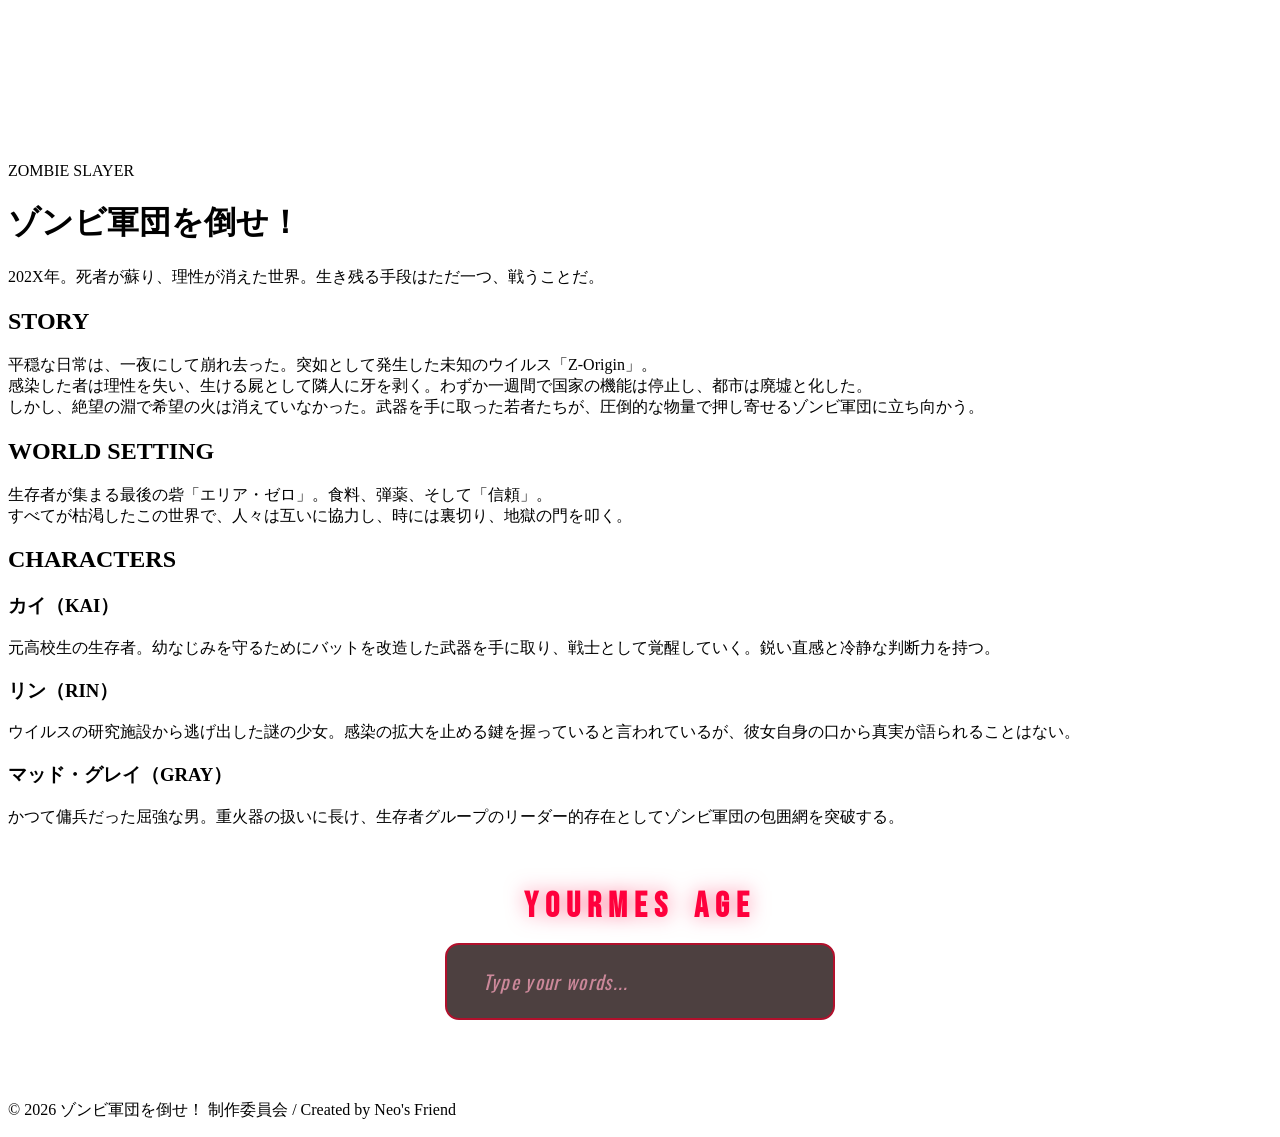
==== index.html @ e5fdd6d8 "Fix HTML encoding and improve formatting" ====
<!DOCTYPE html>
<html lang="ja">
<head>
    <meta charset="UTF-8">
    <meta name="viewport" content="width=device-width, initial-scale=1.0">
    <title>「ゾンビ軍団を倒せ！」公式サイト</title>
    <!-- PV風フォント -->
    <link rel="stylesheet" href="https://fonts.googleapis.com/css?family=Oswald:700|Bebas+Neue&display=swap">
    <link rel="stylesheet" href="style.css">
</head>
<body>
    <div class="video-background">
        <video autoplay muted loop playsinline class="background-video">
            <source src="zombie_movie.mp4" type="video/mp4">
            お使いのブラウザは動画をサポートしていません。
        </video>
        <div class="overlay"></div>
    </div>

    <header>
        <div class="logo fade-in-text">ZOMBIE SLAYER</div>
        <h1 class="fade-in-text">ゾンビ軍団を倒せ！</h1>
        <p class="tagline fade-in-text">202X年。死者が蘇り、理性が消えた世界。生き残る手段はただ一つ、戦うことだ。</p>
    </header>

    <main>
        <section class="intro">
            <h2 class="fade-in-text">STORY</h2>
            <p class="fade-in-text">
                平穏な日常は、一夜にして崩れ去った。突如として発生した未知のウイルス「Z-Origin」。<br>
                感染した者は理性を失い、生ける屍として隣人に牙を剥く。わずか一週間で国家の機能は停止し、都市は廃墟と化した。<br>
                しかし、絶望の淵で希望の火は消えていなかった。武器を手に取った若者たちが、圧倒的な物量で押し寄せるゾンビ軍団に立ち向かう。
            </p>
        </section>

        <section class="world">
            <h2 class="fade-in-text">WORLD SETTING</h2>
            <p class="fade-in-text">
                生存者が集まる最後の砦「エリア・ゼロ」。食料、弾薬、そして「信頼」。<br>
                すべてが枯渇したこの世界で、人々は互いに協力し、時には裏切り、地獄の門を叩く。
            </p>
        </section>

        <section class="characters">
            <h2 class="fade-in-text">CHARACTERS</h2>
            <div class="char-list">
                <div class="char-item fade-in-text">
                    <h3>カイ（KAI）</h3>
                    <p>元高校生の生存者。幼なじみを守るためにバットを改造した武器を手に取り、戦士として覚醒していく。鋭い直感と冷静な判断力を持つ。</p>
                </div>
                <div class="char-item fade-in-text">
                    <h3>リン（RIN）</h3>
                    <p>ウイルスの研究施設から逃げ出した謎の少女。感染の拡大を止める鍵を握っていると言われているが、彼女自身の口から真実が語られることはない。</p>
                </div>
                <div class="char-item fade-in-text">
                    <h3>マッド・グレイ（GRAY）</h3>
                    <p>かつて傭兵だった屈強な男。重火器の扱いに長け、生存者グループのリーダー的存在としてゾンビ軍団の包囲網を突破する。</p>
                </div>
            </div>
        </section>

        <!-- ★ 超かっこいいPV風タイトル＆発光入力エリア ★ -->
        <section class="message-area">
            <h2 class="pv-title" data-text="YOUR MESSAGE">YOUR MESSAGE</h2>
            <form>
                <div class="fancy-input-wrap">
                    <input type="text" name="message" placeholder="Type your words..." class="fancy-input" autocomplete="off" />
                </div>
            </form>
        </section>
    </main>

    <footer>
        <p>&copy; 2026 ゾンビ軍団を倒せ！ 制作委員会 / Created by Neo's Friend</p>
    </footer>

    <script src="script.js"></script>
</body>
</html>
---- style.css ----
/* 入力エリア全体 */
.message-area {
  margin: 60px auto 80px auto;
  max-width: 450px;
  text-align: center;
}

/* PV風タイトル（1文字ずつアニメ対応） */
.pv-title {
  font-size: 2.2rem;
  color: #ff003c;
  margin-bottom: 16px;
  letter-spacing: 0.2em;
  filter: drop-shadow(0 0 10px #ff003c88);
  font-family: 'Bebas Neue', 'Oswald', Impact, 'Helvetica Neue', Arial, sans-serif;
  line-height: 1.1;
  overflow: visible;
  position: relative;
}

.pv-title .char {
  display: inline-block;
  opacity: 0;
  transform: translateY(40px) scale(2) skewX(25deg) rotate(-10deg);
  animation: pvanim 1.2s cubic-bezier(.2,2,.15,1.2) forwards;
}

.pv-title .char.glitch {
  color: #fff;
  text-shadow: 1px 0 #00fff9, 2px 1px #ff00c8, -2px -2px #ff003c;
  animation: pvglitch 1.7s infinite linear alternate-reverse;
}

@keyframes pvanim {
  0%   { opacity: 0; transform: translateY(40px) scale(2) skewX(25deg) rotate(-10deg);}
  80%  { opacity: 1;}
  100% { opacity: 1; transform: none;}
}
@keyframes pvglitch {
  10% { text-shadow: 4px 0 #ff003c, -1px 2px #00fff9;}
  50% { text-shadow: -4px -1px #00fff9, 2px -3px #ff003c;}
}

/* 入力枠周り */
.fancy-input-wrap {
  background: rgba(18, 0, 0, 0.75);
  border: 2px solid #b1102c;
  border-radius: 14px;
  padding: 16px 18px;
  margin: 0 auto;
  box-shadow: 0 0 0 #ff003c;
  transition: border 0.2s, box-shadow 0.2s;
  width: 100%;
  max-width: 350px;
  position: relative;
}
.fancy-input-wrap.focused,
.fancy-input-wrap:hover {
  border-color: #fff;
  box-shadow: 0 0 16px 4px #ff003c, 0 0 24px 10px #00fff966;
}

/* 入力テキスト */
.fancy-input {
  background: transparent;
  border: none;
  outline: none;
  color: #fff;
  font-size: 1.2rem;
  width: 90%;
  padding: 6px 5px;
  letter-spacing: 0.1em;
  caret-color: #ff003c;
  font-family: 'Oswald', 'Bebas Neue', Arial, sans-serif;
}
.fancy-input::placeholder {
  color: #cc889a;
  font-style: italic;
  letter-spacing: 0.07em;
}

/* カーソル時のエフェクト強化 */
@media (hover: hover) and (pointer: fine) {
  .fancy-input-wrap:has(input:focus) {
    border-color: #fff;
    box-shadow: 0 0 16px 4px #ff003c, 0 0 24px 10px #00fff966;
  }
}
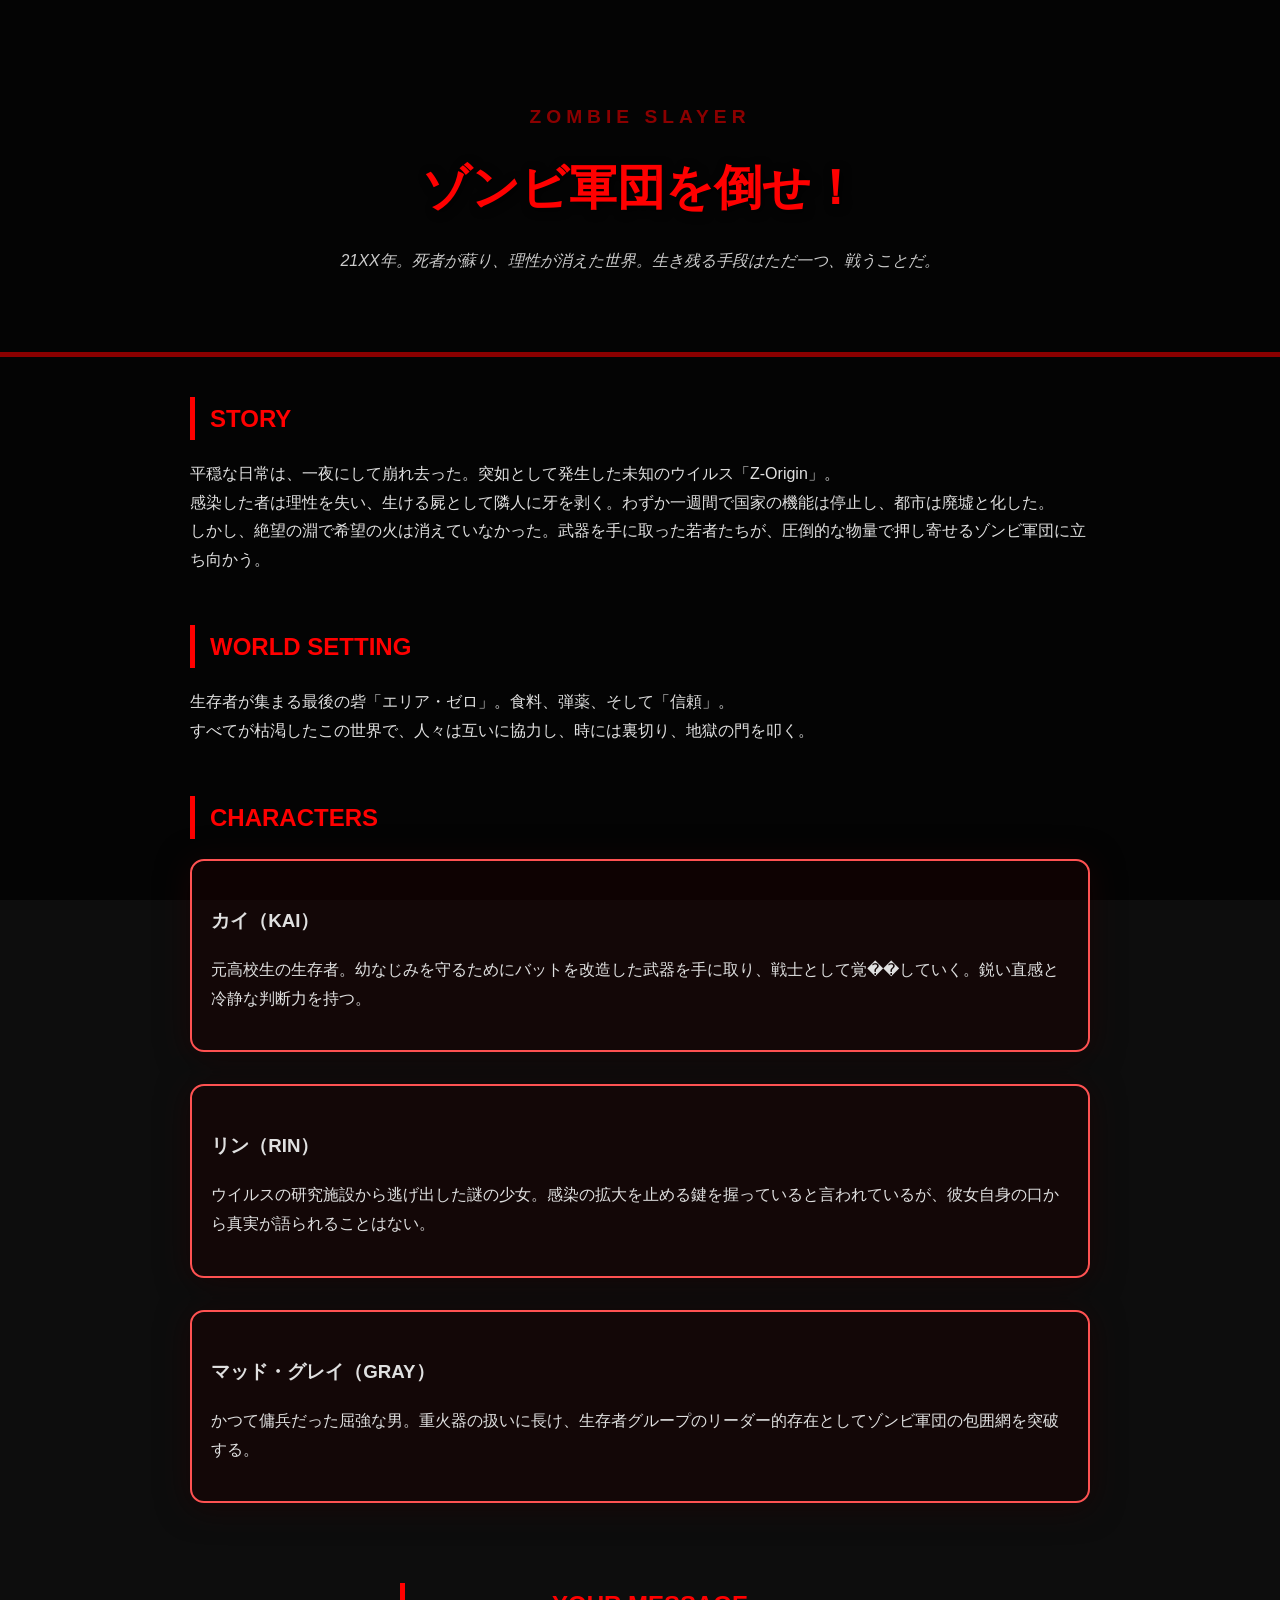
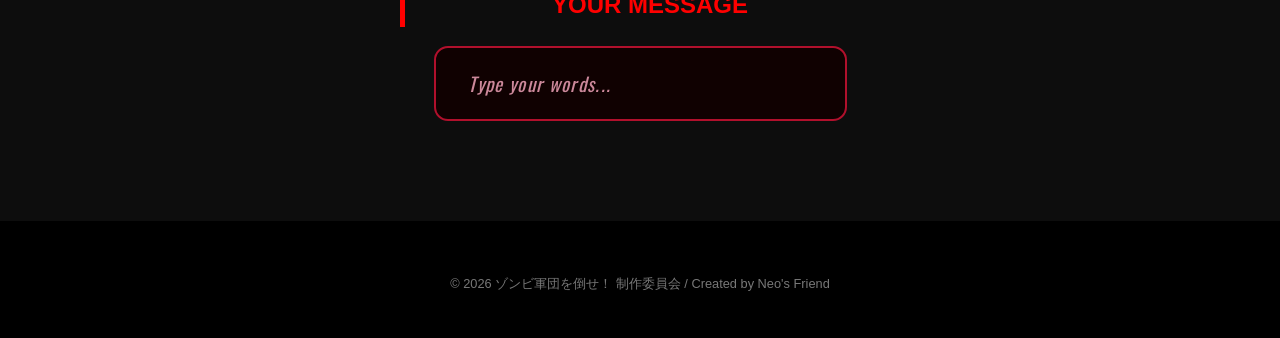
==== commit 1e31b5f0: "Refactor HTML structure and update titles" ====
--- a/index.html
+++ b/index.html
@@ -4,7 +4,6 @@
     <meta charset="UTF-8">
     <meta name="viewport" content="width=device-width, initial-scale=1.0">
     <title>「ゾンビ軍団を倒せ！」公式サイト</title>
-    <!-- PV風フォント -->
     <link rel="stylesheet" href="https://fonts.googleapis.com/css?family=Oswald:700|Bebas+Neue&display=swap">
     <link rel="stylesheet" href="style.css">
 </head>
@@ -18,50 +17,49 @@
     </div>
 
     <header>
-        <div class="logo fade-in-text">ZOMBIE SLAYER</div>
-        <h1 class="fade-in-text">ゾンビ軍団を倒せ！</h1>
-        <p class="tagline fade-in-text">202X年。死者が蘇り、理性が消えた世界。生き残る手段はただ一つ、戦うことだ。</p>
+        <div class="logo">ZOMBIE SLAYER</div>
+        <!-- 大迫力の映画/ゲーム風タイトル -->
+        <h1 class="hero-title">ゾンビ軍団を倒せ！</h1>
+        <p class="tagline">21XX年。死者が蘇り、理性が消えた世界。生き残る手段はただ一つ、戦うことだ。</p>
     </header>
 
     <main>
         <section class="intro">
-            <h2 class="fade-in-text">STORY</h2>
-            <p class="fade-in-text">
+            <h2>STORY</h2>
+            <p>
                 平穏な日常は、一夜にして崩れ去った。突如として発生した未知のウイルス「Z-Origin」。<br>
                 感染した者は理性を失い、生ける屍として隣人に牙を剥く。わずか一週間で国家の機能は停止し、都市は廃墟と化した。<br>
                 しかし、絶望の淵で希望の火は消えていなかった。武器を手に取った若者たちが、圧倒的な物量で押し寄せるゾンビ軍団に立ち向かう。
             </p>
         </section>
-
         <section class="world">
-            <h2 class="fade-in-text">WORLD SETTING</h2>
-            <p class="fade-in-text">
+            <h2>WORLD SETTING</h2>
+            <p>
                 生存者が集まる最後の砦「エリア・ゼロ」。食料、弾薬、そして「信頼」。<br>
                 すべてが枯渇したこの世界で、人々は互いに協力し、時には裏切り、地獄の門を叩く。
             </p>
         </section>
-
         <section class="characters">
-            <h2 class="fade-in-text">CHARACTERS</h2>
+            <h2>CHARACTERS</h2>
             <div class="char-list">
-                <div class="char-item fade-in-text">
+                <div class="char-item">
                     <h3>カイ（KAI）</h3>
-                    <p>元高校生の生存者。幼なじみを守るためにバットを改造した武器を手に取り、戦士として覚醒していく。鋭い直感と冷静な判断力を持つ。</p>
+                    <p>元高校生の生存者。幼なじみを守るためにバットを改造した武器を手に取り、戦士として覚��していく。鋭い直感と冷静な判断力を持つ。</p>
                 </div>
-                <div class="char-item fade-in-text">
+                <div class="char-item">
                     <h3>リン（RIN）</h3>
                     <p>ウイルスの研究施設から逃げ出した謎の少女。感染の拡大を止める鍵を握っていると言われているが、彼女自身の口から真実が語られることはない。</p>
                 </div>
-                <div class="char-item fade-in-text">
+                <div class="char-item">
                     <h3>マッド・グレイ（GRAY）</h3>
                     <p>かつて傭兵だった屈強な男。重火器の扱いに長け、生存者グループのリーダー的存在としてゾンビ軍団の包囲網を突破する。</p>
                 </div>
             </div>
         </section>
 
-        <!-- ★ 超かっこいいPV風タイトル＆発光入力エリア ★ -->
+        <!-- PV風ではない、シネマっぽくシンプルな光る入力ボックス -->
         <section class="message-area">
-            <h2 class="pv-title" data-text="YOUR MESSAGE">YOUR MESSAGE</h2>
+            <h2 class="form-title">YOUR MESSAGE</h2>
             <form>
                 <div class="fancy-input-wrap">
                     <input type="text" name="message" placeholder="Type your words..." class="fancy-input" autocomplete="off" />
--- a/style.css
+++ b/style.css
@@ -1,88 +1,183 @@
-/* 入力エリア全体 */
-.message-area {
-  margin: 60px auto 80px auto;
-  max-width: 450px;
-  text-align: center;
+body {
+    background-color: #0d0d0d;
+    color: #e0e0e0;
+    font-family: 'Helvetica Neue', Arial, sans-serif;
+    margin: 0;
+    line-height: 1.8;
+    overflow-x: hidden;
 }
 
-/* PV風タイトル（1文字ずつアニメ対応） */
-.pv-title {
-  font-size: 2.2rem;
-  color: #ff003c;
-  margin-bottom: 16px;
-  letter-spacing: 0.2em;
-  filter: drop-shadow(0 0 10px #ff003c88);
-  font-family: 'Bebas Neue', 'Oswald', Impact, 'Helvetica Neue', Arial, sans-serif;
-  line-height: 1.1;
-  overflow: visible;
-  position: relative;
+/* ---- 動画背景 ---- */
+.video-background {
+    position: fixed;
+    top: 0; left: 0; width: 100%; height: 100%;
+    overflow: hidden;
+    z-index: -1;
+}
+.background-video {
+    min-width: 100vw; min-height: 100vh;
+    width: auto; height: auto;
+    position: absolute;
+    top: 50%; left: 50%;
+    transform: translate(-50%, -50%);
+    object-fit: cover;
+}
+.overlay {
+    position: absolute; top: 0; left: 0; width: 100%; height: 100%;
+    background: rgba(0,0,0,0.7); z-index: 0;
 }
 
-.pv-title .char {
-  display: inline-block;
-  opacity: 0;
-  transform: translateY(40px) scale(2) skewX(25deg) rotate(-10deg);
-  animation: pvanim 1.2s cubic-bezier(.2,2,.15,1.2) forwards;
+/* ---- ヘッダー・ロゴ ---- */
+header {
+    background: none;
+    text-align: center;
+    padding: 100px 20px 60px 20px;
+    border-bottom: 5px solid #8b0000;
+    position: relative;
+    z-index: 1;
+}
+.logo {
+    font-size: 1.2rem;
+    letter-spacing: 5px;
+    color: #8b0000;
+    font-weight: bold;
+}
+h1 {
+    font-size: 3rem;
+    color: #ff0000;
+    text-shadow: 2px 2px 10px #000;
+    margin: 10px 0;
+}
+.tagline {
+    font-style: italic;
+    color: #ccc;
 }
 
-.pv-title .char.glitch {
-  color: #fff;
-  text-shadow: 1px 0 #00fff9, 2px 1px #ff00c8, -2px -2px #ff003c;
-  animation: pvglitch 1.7s infinite linear alternate-reverse;
+/* ---- フェードイン ---- */
+.fade-in-text {
+    opacity: 0;
+    transform: translateY(20px);
+    transition: opacity 1s ease-out, transform 1s ease-out;
+}
+.fade-in-text.is-visible {
+    opacity: 1;
+    transform: translateY(0);
 }
 
+/* ---- メイン ---- */
+main { max-width: 900px; margin: 40px auto; padding: 0 20px; z-index: 1; position: relative; }
+h2 { border-left: 5px solid #ff0000; padding-left: 15px; color: #ff0000; text-transform: uppercase; }
+section { margin-bottom: 50px; }
+
+/* キャラカード演出 */
+.char-list { display: flex; gap: 32px; flex-wrap: wrap; justify-content: center; }
+.char-item {
+    background: rgba(30,0,0,0.4);
+    border: 2.5px solid #ff5252;
+    border-radius: 14px;
+    box-shadow: 0 4px 32px #20000099;
+    padding: 1.5rem 1.2rem 1.3rem 1.2rem;
+    transition: transform 0.3s cubic-bezier(.2,1.5,.5,1), box-shadow 0.3s, border 0.3s;
+    min-width: 200px;
+    cursor: pointer;
+}
+.char-item:hover {
+    transform: translateY(-18px) scale(1.045) rotate(-1deg);
+    box-shadow: 0 10px 40px #ff000033, 0 2px 30px #ff1744;
+    border-color: #fff;
+    background: rgba(70,0,10,0.73);
+}
+
+/* ---- かっこいいPV風 タイトル&入力 ---- */
+.message-area {
+    margin: 80px auto 100px auto;
+    max-width: 480px;
+    text-align: center;
+}
+/* PVタイトル本体 */
+.pv-title {
+    font-size: 2.3rem;
+    color: #ff003c;
+    margin-bottom: 18px;
+    letter-spacing: 0.18em;
+    filter: drop-shadow(0 0 12px #ff003c99);
+    font-family: 'Bebas Neue', 'Oswald', Impact, 'Helvetica Neue', Arial, sans-serif;
+    line-height: 1.1;
+    overflow: visible;
+    position: relative;
+    user-select: none;
+}
+.pv-title .char {
+    display: inline-block;
+    opacity: 0;
+    transform: translateY(42px) scale(2) skewX(23deg) rotate(-13deg);
+    animation: pvanim 1s cubic-bezier(.19,2,.15,1.16) forwards;
+}
+.pv-title .char.glitch {
+    color: #fff;
+    text-shadow: 2px 0 #00fff9, 3px 1px #ff00c8, -3px -2px #ff003c;
+    animation: pvglitch 1.4s infinite linear alternate-reverse, pvanim 1s cubic-bezier(.19,2,.15,1.16) forwards;
+}
 @keyframes pvanim {
-  0%   { opacity: 0; transform: translateY(40px) scale(2) skewX(25deg) rotate(-10deg);}
-  80%  { opacity: 1;}
-  100% { opacity: 1; transform: none;}
+    0%   { opacity: 0; transform: translateY(42px) scale(2) skewX(23deg) rotate(-13deg);}
+    70%  { opacity: 1;}
+    100% { opacity: 1; transform: none;}
 }
 @keyframes pvglitch {
-  10% { text-shadow: 4px 0 #ff003c, -1px 2px #00fff9;}
-  50% { text-shadow: -4px -1px #00fff9, 2px -3px #ff003c;}
+    10%  { text-shadow: 4px 0 #ff003c, -1px 2px #00fff9;}
+    53%  { text-shadow: -4px -1px #00fff9, 2px -3px #ff003c;}
 }
 
-/* 入力枠周り */
+/* 入力枠 */
 .fancy-input-wrap {
-  background: rgba(18, 0, 0, 0.75);
-  border: 2px solid #b1102c;
-  border-radius: 14px;
-  padding: 16px 18px;
-  margin: 0 auto;
-  box-shadow: 0 0 0 #ff003c;
-  transition: border 0.2s, box-shadow 0.2s;
-  width: 100%;
-  max-width: 350px;
-  position: relative;
+    background: rgba(18, 0, 0, 0.87);
+    border: 2.2px solid #b1102c;
+    border-radius: 14px;
+    padding: 15px 18px;
+    margin: 0 auto;
+    box-shadow: 0 0 0 #ff003c;
+    transition: border 0.2s, box-shadow 0.22s;
+    width: 100%;
+    max-width: 373px;
+    position: relative;
 }
 .fancy-input-wrap.focused,
 .fancy-input-wrap:hover {
-  border-color: #fff;
-  box-shadow: 0 0 16px 4px #ff003c, 0 0 24px 10px #00fff966;
+    border-color: #fff;
+    box-shadow: 0 0 14px 4px #ff003c, 0 0 22px 10px #00fff966;
+}
+/* 入力 */
+.fancy-input {
+    background: transparent;
+    border: none;
+    outline: none;
+    color: #fff; font-size: 1.19rem;
+    width: 92%;
+    padding: 6px 5px;
+    letter-spacing: 0.1em;
+    caret-color: #ff003c;
+    font-family: 'Oswald', 'Bebas Neue', Arial, sans-serif;
+}
+.fancy-input::placeholder {
+    color: #cc889a;
+    font-style: italic;
+    letter-spacing: 0.07em;
 }
 
-/* 入力テキスト */
-.fancy-input {
-  background: transparent;
-  border: none;
-  outline: none;
-  color: #fff;
-  font-size: 1.2rem;
-  width: 90%;
-  padding: 6px 5px;
-  letter-spacing: 0.1em;
-  caret-color: #ff003c;
-  font-family: 'Oswald', 'Bebas Neue', Arial, sans-serif;
-}
-.fancy-input::placeholder {
-  color: #cc889a;
-  font-style: italic;
-  letter-spacing: 0.07em;
+@media (hover: hover) and (pointer: fine) {
+    .fancy-input-wrap:has(input:focus) {
+        border-color: #fff;
+        box-shadow: 0 0 16px 4px #ff003c, 0 0 24px 10px #00fff966;
+    }
 }
 
-/* カーソル時のエフェクト強化 */
-@media (hover: hover) and (pointer: fine) {
-  .fancy-input-wrap:has(input:focus) {
-    border-color: #fff;
-    box-shadow: 0 0 16px 4px #ff003c, 0 0 24px 10px #00fff966;
-  }
-}+/* ---- フッター ---- */
+footer {
+    text-align: center;
+    padding: 38px 0 30px 0;
+    background: #000;
+    font-size: 0.8rem;
+    color: #777;
+    position: relative;
+    z-index: 1;
+}
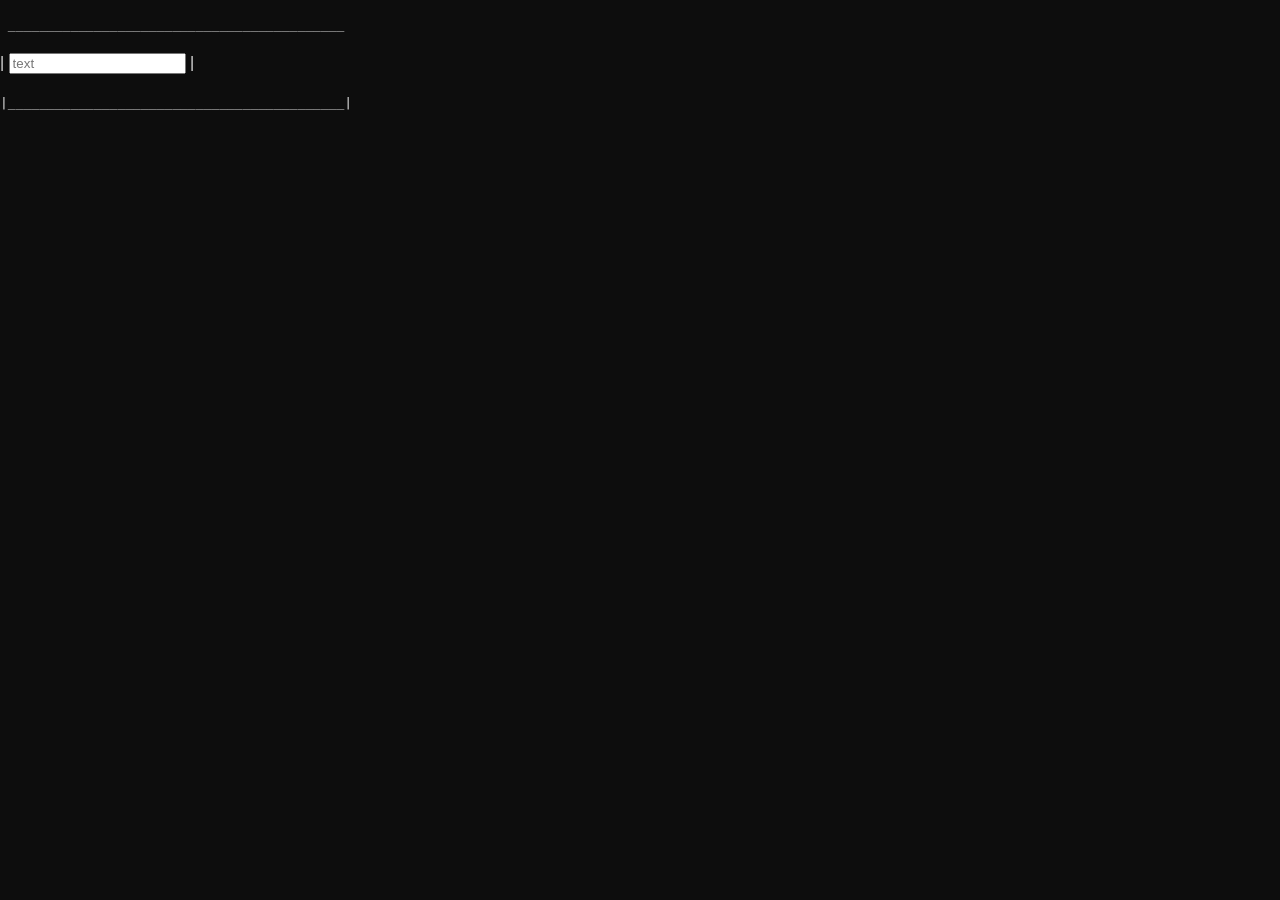
==== commit 4fd5b045: "Replace zombie game demo with ASCII text box demo" ====
--- a/index.html
+++ b/index.html
@@ -1,77 +1,25 @@
 <!DOCTYPE html>
 <html lang="ja">
 <head>
-    <meta charset="UTF-8">
-    <meta name="viewport" content="width=device-width, initial-scale=1.0">
-    <title>「ゾンビ軍団を倒せ！」公式サイト</title>
-    <link rel="stylesheet" href="https://fonts.googleapis.com/css?family=Oswald:700|Bebas+Neue&display=swap">
-    <link rel="stylesheet" href="style.css">
+  <meta charset="UTF-8">
+  <meta name="viewport" content="width=device-width, initial-scale=1.0">
+  <title>アスキー枠の光るテキストボックスデモ</title>
+  <link rel="stylesheet" href="https://fonts.googleapis.com/css?family=Oswald:700|Bebas+Neue&display=swap">
+  <link rel="stylesheet" href="style.css">
 </head>
 <body>
-    <div class="video-background">
-        <video autoplay muted loop playsinline class="background-video">
-            <source src="zombie_movie.mp4" type="video/mp4">
-            お使いのブラウザは動画をサポートしていません。
-        </video>
-        <div class="overlay"></div>
-    </div>
-
-    <header>
-        <div class="logo">ZOMBIE SLAYER</div>
-        <!-- 大迫力の映画/ゲーム風タイトル -->
-        <h1 class="hero-title">ゾンビ軍団を倒せ！</h1>
-        <p class="tagline">21XX年。死者が蘇り、理性が消えた世界。生き残る手段はただ一つ、戦うことだ。</p>
-    </header>
-
-    <main>
-        <section class="intro">
-            <h2>STORY</h2>
-            <p>
-                平穏な日常は、一夜にして崩れ去った。突如として発生した未知のウイルス「Z-Origin」。<br>
-                感染した者は理性を失い、生ける屍として隣人に牙を剥く。わずか一週間で国家の機能は停止し、都市は廃墟と化した。<br>
-                しかし、絶望の淵で希望の火は消えていなかった。武器を手に取った若者たちが、圧倒的な物量で押し寄せるゾンビ軍団に立ち向かう。
-            </p>
-        </section>
-        <section class="world">
-            <h2>WORLD SETTING</h2>
-            <p>
-                生存者が集まる最後の砦「エリア・ゼロ」。食料、弾薬、そして「信頼」。<br>
-                すべてが枯渇したこの世界で、人々は互いに協力し、時には裏切り、地獄の門を叩く。
-            </p>
-        </section>
-        <section class="characters">
-            <h2>CHARACTERS</h2>
-            <div class="char-list">
-                <div class="char-item">
-                    <h3>カイ（KAI）</h3>
-                    <p>元高校生の生存者。幼なじみを守るためにバットを改造した武器を手に取り、戦士として覚��していく。鋭い直感と冷静な判断力を持つ。</p>
-                </div>
-                <div class="char-item">
-                    <h3>リン（RIN）</h3>
-                    <p>ウイルスの研究施設から逃げ出した謎の少女。感染の拡大を止める鍵を握っていると言われているが、彼女自身の口から真実が語られることはない。</p>
-                </div>
-                <div class="char-item">
-                    <h3>マッド・グレイ（GRAY）</h3>
-                    <p>かつて傭兵だった屈強な男。重火器の扱いに長け、生存者グループのリーダー的存在としてゾンビ軍団の包囲網を突破する。</p>
-                </div>
-            </div>
-        </section>
-
-        <!-- PV風ではない、シネマっぽくシンプルな光る入力ボックス -->
-        <section class="message-area">
-            <h2 class="form-title">YOUR MESSAGE</h2>
-            <form>
-                <div class="fancy-input-wrap">
-                    <input type="text" name="message" placeholder="Type your words..." class="fancy-input" autocomplete="off" />
-                </div>
-            </form>
-        </section>
-    </main>
-
-    <footer>
-        <p>&copy; 2026 ゾンビ軍団を倒せ！ 制作委員会 / Created by Neo's Friend</p>
-    </footer>
-
-    <script src="script.js"></script>
+  <section class="ascii-message-area">
+    <form>
+      <div class="ascii-box">
+        <pre class="ascii-border ascii-border-top"> ___________________________________________ </pre>
+        <div class="ascii-border ascii-border-middle">
+          <span class="ascii-border-side">|</span>
+          <input type="text" class="ascii-input" placeholder="text" />
+          <span class="ascii-border-side">|</span>
+        </div>
+        <pre class="ascii-border ascii-border-bottom">|___________________________________________|</pre>
+      </div>
+    </form>
+  </section>
 </body>
 </html>
--- a/style.css
+++ b/style.css
@@ -6,11 +6,9 @@
     line-height: 1.8;
     overflow-x: hidden;
 }
-
-/* ---- 動画背景 ---- */
 .video-background {
     position: fixed;
-    top: 0; left: 0; width: 100%; height: 100%;
+    top: 0; left: 0; width: 100vw; height: 100vh;
     overflow: hidden;
     z-index: -1;
 }
@@ -26,8 +24,6 @@
     position: absolute; top: 0; left: 0; width: 100%; height: 100%;
     background: rgba(0,0,0,0.7); z-index: 0;
 }
-
-/* ---- ヘッダー・ロゴ ---- */
 header {
     background: none;
     text-align: center;
@@ -42,34 +38,54 @@
     color: #8b0000;
     font-weight: bold;
 }
-h1 {
-    font-size: 3rem;
-    color: #ff0000;
-    text-shadow: 2px 2px 10px #000;
-    margin: 10px 0;
+/* 大迫力・映画風タイトル */
+.hero-title {
+    font-family: 'Oswald', 'Bebas Neue', Impact, Arial, sans-serif;
+    font-size: 3.2rem;
+    color: #fff;
+    text-shadow: 
+        0 0 18px #ff1d2c,
+        0 0 80px #fd4444,
+        2px 4px 0 #111,
+        0 0 8px #ff4488;
+    letter-spacing: .11em;
+    margin: 32px 0 15px 0;
+    animation: hero-pop 1.2s cubic-bezier(.19,2,.18,1.14);
 }
+@keyframes hero-pop {
+    0% {
+        opacity: 0; transform: scale(0.8) translateY(40px);
+        letter-spacing: 0.35em; text-shadow: none;
+    }
+    45% {
+        opacity: 1; transform: scale(1.02) translateY(-15px);
+        letter-spacing: .21em;
+    }
+    100% {
+        opacity: 1; transform: scale(1) translateY(0);
+        letter-spacing: .11em;
+    }
+}
+
 .tagline {
     font-style: italic;
     color: #ccc;
 }
 
-/* ---- フェードイン ---- */
-.fade-in-text {
-    opacity: 0;
-    transform: translateY(20px);
-    transition: opacity 1s ease-out, transform 1s ease-out;
+main { max-width: 900px; margin: 40px auto; padding: 0 20px; z-index: 1; position: relative; }
+h2, .form-title { 
+    border-left: 5px solid #ff0000; 
+    padding-left: 15px; 
+    color: #ff0000; 
+    text-transform: uppercase;
+    font-family: 'Bebas Neue', 'Oswald', Impact, Arial, sans-serif;
+    letter-spacing: 0.14em;
+    font-size: 2.1rem;
+    margin-top: 40px;
 }
-.fade-in-text.is-visible {
-    opacity: 1;
-    transform: translateY(0);
-}
-
-/* ---- メイン ---- */
-main { max-width: 900px; margin: 40px auto; padding: 0 20px; z-index: 1; position: relative; }
-h2 { border-left: 5px solid #ff0000; padding-left: 15px; color: #ff0000; text-transform: uppercase; }
 section { margin-bottom: 50px; }
 
-/* キャラカード演出 */
+/* キャラカード */
 .char-list { display: flex; gap: 32px; flex-wrap: wrap; justify-content: center; }
 .char-item {
     background: rgba(30,0,0,0.4);
@@ -78,8 +94,7 @@
     box-shadow: 0 4px 32px #20000099;
     padding: 1.5rem 1.2rem 1.3rem 1.2rem;
     transition: transform 0.3s cubic-bezier(.2,1.5,.5,1), box-shadow 0.3s, border 0.3s;
-    min-width: 200px;
-    cursor: pointer;
+    min-width: 200px; cursor: pointer;
 }
 .char-item:hover {
     transform: translateY(-18px) scale(1.045) rotate(-1deg);
@@ -88,90 +103,64 @@
     background: rgba(70,0,10,0.73);
 }
 
-/* ---- かっこいいPV風 タイトル&入力 ---- */
+/* ----- 最強に光る入力ボックス！！ ----- */
 .message-area {
     margin: 80px auto 100px auto;
-    max-width: 480px;
+    max-width: 380px;
     text-align: center;
 }
-/* PVタイトル本体 */
-.pv-title {
-    font-size: 2.3rem;
-    color: #ff003c;
-    margin-bottom: 18px;
-    letter-spacing: 0.18em;
-    filter: drop-shadow(0 0 12px #ff003c99);
-    font-family: 'Bebas Neue', 'Oswald', Impact, 'Helvetica Neue', Arial, sans-serif;
-    line-height: 1.1;
-    overflow: visible;
-    position: relative;
-    user-select: none;
-}
-.pv-title .char {
-    display: inline-block;
-    opacity: 0;
-    transform: translateY(42px) scale(2) skewX(23deg) rotate(-13deg);
-    animation: pvanim 1s cubic-bezier(.19,2,.15,1.16) forwards;
-}
-.pv-title .char.glitch {
-    color: #fff;
-    text-shadow: 2px 0 #00fff9, 3px 1px #ff00c8, -3px -2px #ff003c;
-    animation: pvglitch 1.4s infinite linear alternate-reverse, pvanim 1s cubic-bezier(.19,2,.15,1.16) forwards;
-}
-@keyframes pvanim {
-    0%   { opacity: 0; transform: translateY(42px) scale(2) skewX(23deg) rotate(-13deg);}
-    70%  { opacity: 1;}
-    100% { opacity: 1; transform: none;}
-}
-@keyframes pvglitch {
-    10%  { text-shadow: 4px 0 #ff003c, -1px 2px #00fff9;}
-    53%  { text-shadow: -4px -1px #00fff9, 2px -3px #ff003c;}
-}
-
-/* 入力枠 */
 .fancy-input-wrap {
-    background: rgba(18, 0, 0, 0.87);
-    border: 2.2px solid #b1102c;
-    border-radius: 14px;
-    padding: 15px 18px;
-    margin: 0 auto;
+    background: rgba(18, 0, 0, 0.95);
+    border: 2.5px solid #b1102c;
+    border-radius: 16px;
+    padding: 18px 22px;
+    margin: 0 auto 10px auto;
     box-shadow: 0 0 0 #ff003c;
-    transition: border 0.2s, box-shadow 0.22s;
+    transition: border 0.18s, box-shadow 0.22s;
     width: 100%;
-    max-width: 373px;
+    max-width: 330px;
     position: relative;
 }
-.fancy-input-wrap.focused,
-.fancy-input-wrap:hover {
-    border-color: #fff;
-    box-shadow: 0 0 14px 4px #ff003c, 0 0 22px 10px #00fff966;
-}
-/* 入力 */
 .fancy-input {
     background: transparent;
     border: none;
     outline: none;
-    color: #fff; font-size: 1.19rem;
+    color: #fff; font-size: 1.24rem;
     width: 92%;
-    padding: 6px 5px;
+    padding: 7px 5px;
     letter-spacing: 0.1em;
     caret-color: #ff003c;
     font-family: 'Oswald', 'Bebas Neue', Arial, sans-serif;
 }
 .fancy-input::placeholder {
-    color: #cc889a;
+    color: #fa8ff0;
     font-style: italic;
     letter-spacing: 0.07em;
 }
-
-@media (hover: hover) and (pointer: fine) {
-    .fancy-input-wrap:has(input:focus) {
-        border-color: #fff;
-        box-shadow: 0 0 16px 4px #ff003c, 0 0 24px 10px #00fff966;
+.fancy-input-wrap:focus-within,
+.fancy-input-wrap:hover {
+    border-color: #fff;
+    box-shadow:
+        0 0 21px 7px #ff1244,
+        0 0 30px 13px #00fff9bb,
+        0 0 60px 18px #fb29ff33;
+    animation: shine-border 0.6s linear;
+}
+@keyframes shine-border {
+    0% {
+        box-shadow:
+        0 0 0 #ff1244,
+        0 0 0 #00fff9bb,
+        0 0 0 #fb29ff33;
+    }
+    100% {
+        box-shadow:
+        0 0 21px 7px #ff1244,
+        0 0 30px 13px #00fff9bb,
+        0 0 60px 18px #fb29ff33;
     }
 }
 
-/* ---- フッター ---- */
 footer {
     text-align: center;
     padding: 38px 0 30px 0;
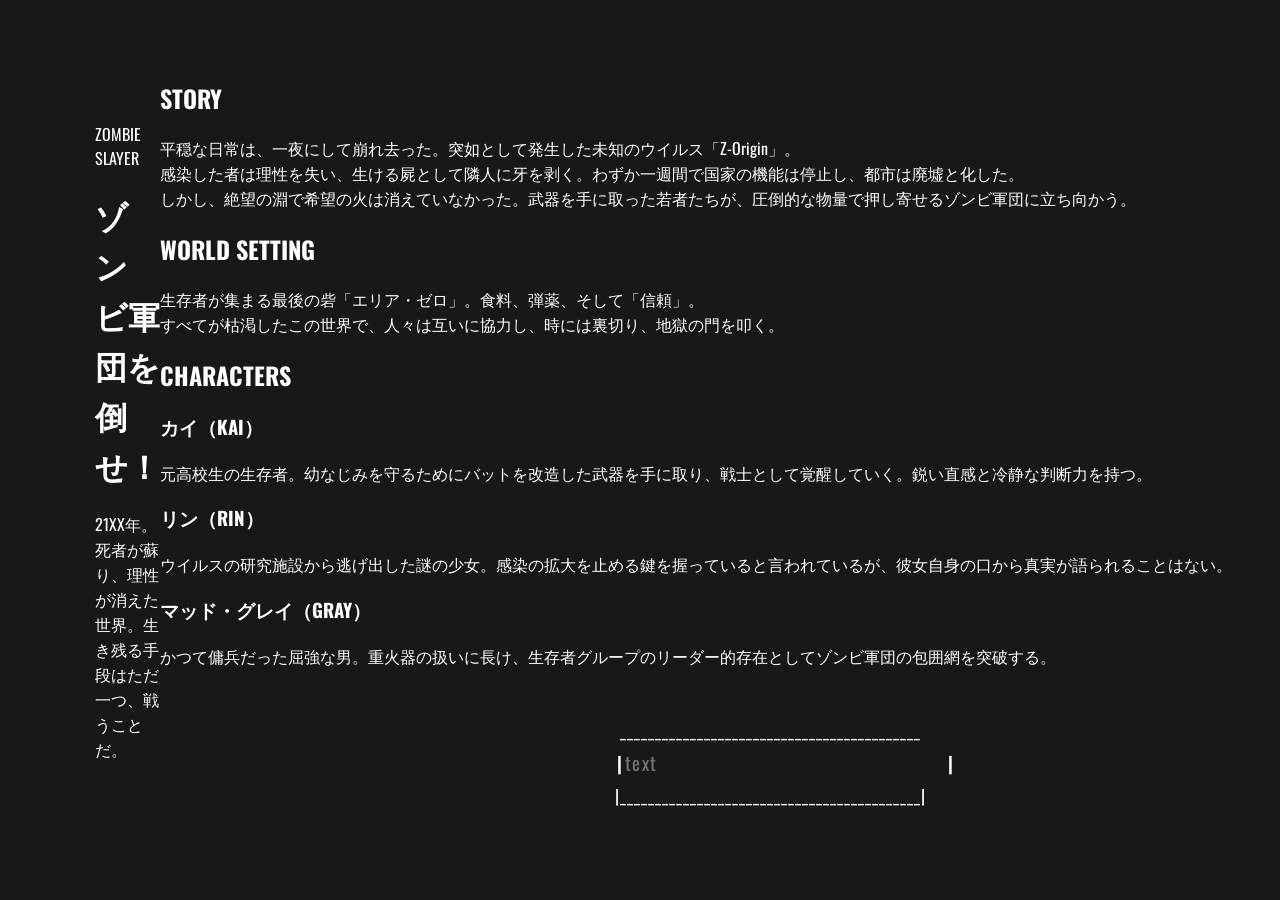
==== commit c470f1e0: "Update index.html" ====
--- a/index.html
+++ b/index.html
@@ -1,25 +1,83 @@
 <!DOCTYPE html>
 <html lang="ja">
 <head>
-  <meta charset="UTF-8">
-  <meta name="viewport" content="width=device-width, initial-scale=1.0">
-  <title>アスキー枠の光るテキストボックスデモ</title>
-  <link rel="stylesheet" href="https://fonts.googleapis.com/css?family=Oswald:700|Bebas+Neue&display=swap">
-  <link rel="stylesheet" href="style.css">
+    <meta charset="UTF-8">
+    <meta name="viewport" content="width=device-width, initial-scale=1.0">
+    <title>「ゾンビ軍団を倒せ！」公式サイト</title>
+    <link rel="stylesheet" href="https://fonts.googleapis.com/css?family=Oswald:700|Bebas+Neue&display=swap">
+    <link rel="stylesheet" href="style.css">
 </head>
 <body>
-  <section class="ascii-message-area">
-    <form>
-      <div class="ascii-box">
-        <pre class="ascii-border ascii-border-top"> ___________________________________________ </pre>
-        <div class="ascii-border ascii-border-middle">
-          <span class="ascii-border-side">|</span>
-          <input type="text" class="ascii-input" placeholder="text" />
-          <span class="ascii-border-side">|</span>
-        </div>
-        <pre class="ascii-border ascii-border-bottom">|___________________________________________|</pre>
-      </div>
-    </form>
-  </section>
+    <div class="video-background">
+        <video autoplay muted loop playsinline class="background-video">
+            <source src="zombie_movie.mp4" type="video/mp4">
+            お使いのブラウザは動画をサポートしていません。
+        </video>
+        <div class="overlay"></div>
+    </div>
+
+    <header>
+        <div class="logo">ZOMBIE SLAYER</div>
+        <h1 class="hero-title">ゾンビ軍団を倒せ！</h1>
+        <p class="tagline">21XX年。死者が蘇り、理性が消えた世界。生き残る手段はただ一つ、戦うことだ。</p>
+    </header>
+
+    <main>
+        <section class="intro">
+            <h2>STORY</h2>
+            <p>
+                平穏な日常は、一夜にして崩れ去った。突如として発生した未知のウイルス「Z-Origin」。<br>
+                感染した者は理性を失い、生ける屍として隣人に牙を剥く。わずか一週間で国家の機能は停止し、都市は廃墟と化した。<br>
+                しかし、絶望の淵で希望の火は消えていなかった。武器を手に取った若者たちが、圧倒的な物量で押し寄せるゾンビ軍団に立ち向かう。
+            </p>
+        </section>
+
+        <section class="world">
+            <h2>WORLD SETTING</h2>
+            <p>
+                生存者が集まる最後の砦「エリア・ゼロ」。食料、弾薬、そして「信頼」。<br>
+                すべてが枯渇したこの世界で、人々は互いに協力し、時には裏切り、地獄の門を叩く。
+            </p>
+        </section>
+
+        <section class="characters">
+            <h2>CHARACTERS</h2>
+            <div class="char-list">
+                <div class="char-item">
+                    <h3>カイ（KAI）</h3>
+                    <p>元高校生の生存者。幼なじみを守るためにバットを改造した武器を手に取り、戦士として覚醒していく。鋭い直感と冷静な判断力を持つ。</p>
+                </div>
+                <div class="char-item">
+                    <h3>リン（RIN）</h3>
+                    <p>ウイルスの研究施設から逃げ出した謎の少女。感染の拡大を止める鍵を握っていると言われているが、彼女自身の口から真実が語られることはない。</p>
+                </div>
+                <div class="char-item">
+                    <h3>マッド・グレイ（GRAY）</h3>
+                    <p>かつて傭兵だった屈強な男。重火器の扱いに長け、生存者グループのリーダー的存在としてゾンビ軍団の包囲網を突破する。</p>
+                </div>
+            </div>
+        </section>
+
+        <!-- アスキー枠の光るテキストボックス -->
+        <section class="ascii-message-area">
+            <form>
+                <div class="ascii-box">
+                    <pre class="ascii-border ascii-border-top"> ___________________________________________ </pre>
+                    <div class="ascii-border ascii-border-middle">
+                        <span class="ascii-border-side">|</span>
+                        <input type="text" class="ascii-input" placeholder="text" />
+                        <span class="ascii-border-side">|</span>
+                    </div>
+                    <pre class="ascii-border ascii-border-bottom">|___________________________________________|</pre>
+                </div>
+            </form>
+        </section>
+    </main>
+
+    <footer>
+        <p>&copy; 2026 ゾンビ軍団を倒せ！ 制作委員会 / Created by Neo's Friend</p>
+    </footer>
+
+    <script src="script.js"></script>
 </body>
 </html>
--- a/style.css
+++ b/style.css
@@ -1,172 +1,91 @@
 body {
-    background-color: #0d0d0d;
-    color: #e0e0e0;
-    font-family: 'Helvetica Neue', Arial, sans-serif;
-    margin: 0;
-    line-height: 1.8;
-    overflow-x: hidden;
-}
-.video-background {
-    position: fixed;
-    top: 0; left: 0; width: 100vw; height: 100vh;
-    overflow: hidden;
-    z-index: -1;
-}
-.background-video {
-    min-width: 100vw; min-height: 100vh;
-    width: auto; height: auto;
-    position: absolute;
-    top: 50%; left: 50%;
-    transform: translate(-50%, -50%);
-    object-fit: cover;
-}
-.overlay {
-    position: absolute; top: 0; left: 0; width: 100%; height: 100%;
-    background: rgba(0,0,0,0.7); z-index: 0;
-}
-header {
-    background: none;
-    text-align: center;
-    padding: 100px 20px 60px 20px;
-    border-bottom: 5px solid #8b0000;
-    position: relative;
-    z-index: 1;
-}
-.logo {
-    font-size: 1.2rem;
-    letter-spacing: 5px;
-    color: #8b0000;
-    font-weight: bold;
-}
-/* 大迫力・映画風タイトル */
-.hero-title {
-    font-family: 'Oswald', 'Bebas Neue', Impact, Arial, sans-serif;
-    font-size: 3.2rem;
-    color: #fff;
-    text-shadow: 
-        0 0 18px #ff1d2c,
-        0 0 80px #fd4444,
-        2px 4px 0 #111,
-        0 0 8px #ff4488;
-    letter-spacing: .11em;
-    margin: 32px 0 15px 0;
-    animation: hero-pop 1.2s cubic-bezier(.19,2,.18,1.14);
-}
-@keyframes hero-pop {
-    0% {
-        opacity: 0; transform: scale(0.8) translateY(40px);
-        letter-spacing: 0.35em; text-shadow: none;
-    }
-    45% {
-        opacity: 1; transform: scale(1.02) translateY(-15px);
-        letter-spacing: .21em;
-    }
-    100% {
-        opacity: 1; transform: scale(1) translateY(0);
-        letter-spacing: .11em;
-    }
+  background: #18181b;
+  color: #fff;
+  font-family: 'Oswald', 'Bebas Neue', 'Consolas', 'Menlo', 'monospace', Arial, sans-serif;
+  margin: 0;
+  padding: 0;
+  min-height: 100vh;
+  display: flex;
+  align-items: center;
+  justify-content: center;
 }
 
-.tagline {
-    font-style: italic;
-    color: #ccc;
+/* 全体を中央寄せ */
+.ascii-message-area {
+  display: flex;
+  flex-direction: column;
+  align-items: center;
+  justify-content: center;
+  width: 100vw;
 }
 
-main { max-width: 900px; margin: 40px auto; padding: 0 20px; z-index: 1; position: relative; }
-h2, .form-title { 
-    border-left: 5px solid #ff0000; 
-    padding-left: 15px; 
-    color: #ff0000; 
-    text-transform: uppercase;
-    font-family: 'Bebas Neue', 'Oswald', Impact, Arial, sans-serif;
-    letter-spacing: 0.14em;
-    font-size: 2.1rem;
-    margin-top: 40px;
+/* アスキー枠 */
+.ascii-box {
+  display: flex;
+  flex-direction: column;
+  align-items: center;
+  width: 370px;
+  max-width: 98vw;
+  font-size: 1.08em;
+  font-family: inherit;
+  margin: 32px 0;
+  /* 光らせ用 */
+  transition: filter 0.35s cubic-bezier(.22,.68,.54,1.09);
+  background: none;
 }
-section { margin-bottom: 50px; }
-
-/* キャラカード */
-.char-list { display: flex; gap: 32px; flex-wrap: wrap; justify-content: center; }
-.char-item {
-    background: rgba(30,0,0,0.4);
-    border: 2.5px solid #ff5252;
-    border-radius: 14px;
-    box-shadow: 0 4px 32px #20000099;
-    padding: 1.5rem 1.2rem 1.3rem 1.2rem;
-    transition: transform 0.3s cubic-bezier(.2,1.5,.5,1), box-shadow 0.3s, border 0.3s;
-    min-width: 200px; cursor: pointer;
+.ascii-border {
+  margin: 0; padding: 0; background: none; border: none;
+  color: #fff; letter-spacing: 1px;
+  user-select: none;
 }
-.char-item:hover {
-    transform: translateY(-18px) scale(1.045) rotate(-1deg);
-    box-shadow: 0 10px 40px #ff000033, 0 2px 30px #ff1744;
-    border-color: #fff;
-    background: rgba(70,0,10,0.73);
+.ascii-border-top, .ascii-border-bottom {
+  text-align: left; width: 100%;
+  font-family: inherit;
 }
 
-/* ----- 最強に光る入力ボックス！！ ----- */
-.message-area {
-    margin: 80px auto 100px auto;
-    max-width: 380px;
-    text-align: center;
+/* 入力行本体 */
+.ascii-border-middle {
+  display: flex; flex-direction: row; align-items: center; width: 100%;
+  background: none; border: none; padding: 0 0.1em;
 }
-.fancy-input-wrap {
-    background: rgba(18, 0, 0, 0.95);
-    border: 2.5px solid #b1102c;
-    border-radius: 16px;
-    padding: 18px 22px;
-    margin: 0 auto 10px auto;
-    box-shadow: 0 0 0 #ff003c;
-    transition: border 0.18s, box-shadow 0.22s;
-    width: 100%;
-    max-width: 330px;
-    position: relative;
+.ascii-border-side {
+  color: #fff; font-weight: bold; font-size: 1.08em; margin: 0 2px;
+  transition: color .25s;
 }
-.fancy-input {
-    background: transparent;
-    border: none;
-    outline: none;
-    color: #fff; font-size: 1.24rem;
-    width: 92%;
-    padding: 7px 5px;
-    letter-spacing: 0.1em;
-    caret-color: #ff003c;
-    font-family: 'Oswald', 'Bebas Neue', Arial, sans-serif;
-}
-.fancy-input::placeholder {
-    color: #fa8ff0;
-    font-style: italic;
-    letter-spacing: 0.07em;
-}
-.fancy-input-wrap:focus-within,
-.fancy-input-wrap:hover {
-    border-color: #fff;
-    box-shadow:
-        0 0 21px 7px #ff1244,
-        0 0 30px 13px #00fff9bb,
-        0 0 60px 18px #fb29ff33;
-    animation: shine-border 0.6s linear;
-}
-@keyframes shine-border {
-    0% {
-        box-shadow:
-        0 0 0 #ff1244,
-        0 0 0 #00fff9bb,
-        0 0 0 #fb29ff33;
-    }
-    100% {
-        box-shadow:
-        0 0 21px 7px #ff1244,
-        0 0 30px 13px #00fff9bb,
-        0 0 60px 18px #fb29ff33;
-    }
+.ascii-input {
+  background: none;
+  border: none;
+  outline: none;
+  color: #fff;
+  font-family: inherit;
+  font-size: 1.09em;
+  width: 87%;
+  padding: 6px 0;
+  letter-spacing: 0.08em;
+  /* 光らせエフェクト用 */
+  box-shadow: none;
+  transition: box-shadow 0.4s cubic-bezier(.22,.68,.54,1.09), color .27s;
+  text-align: left;
 }
 
-footer {
-    text-align: center;
-    padding: 38px 0 30px 0;
-    background: #000;
-    font-size: 0.8rem;
-    color: #777;
-    position: relative;
-    z-index: 1;
+/* アスキー枠&入力の光るアニメ */
+.ascii-box:focus-within, .ascii-box:hover {
+  filter: drop-shadow(0 0 16px #fff) drop-shadow(0 0 36px #ff22c0) drop-shadow(0 0 46px #03fbd5);
 }
+.ascii-box:focus-within .ascii-input,
+.ascii-box:hover .ascii-input {
+  color: #ff22c0;
+  box-shadow: 0 0 12px 2px #fff, 0 0 32px 4px #ff22c0, 0 0 64px 8px #03fbd5;
+}
+.ascii-box:focus-within .ascii-border-side,
+.ascii-box:hover .ascii-border-side {
+  color: #ff22c0;
+}
+
+/* レスポンシブ対応 */
+@media (max-width: 500px) {
+  .ascii-box {
+    width: 97vw;
+    font-size: 0.97em;
+  }
+}
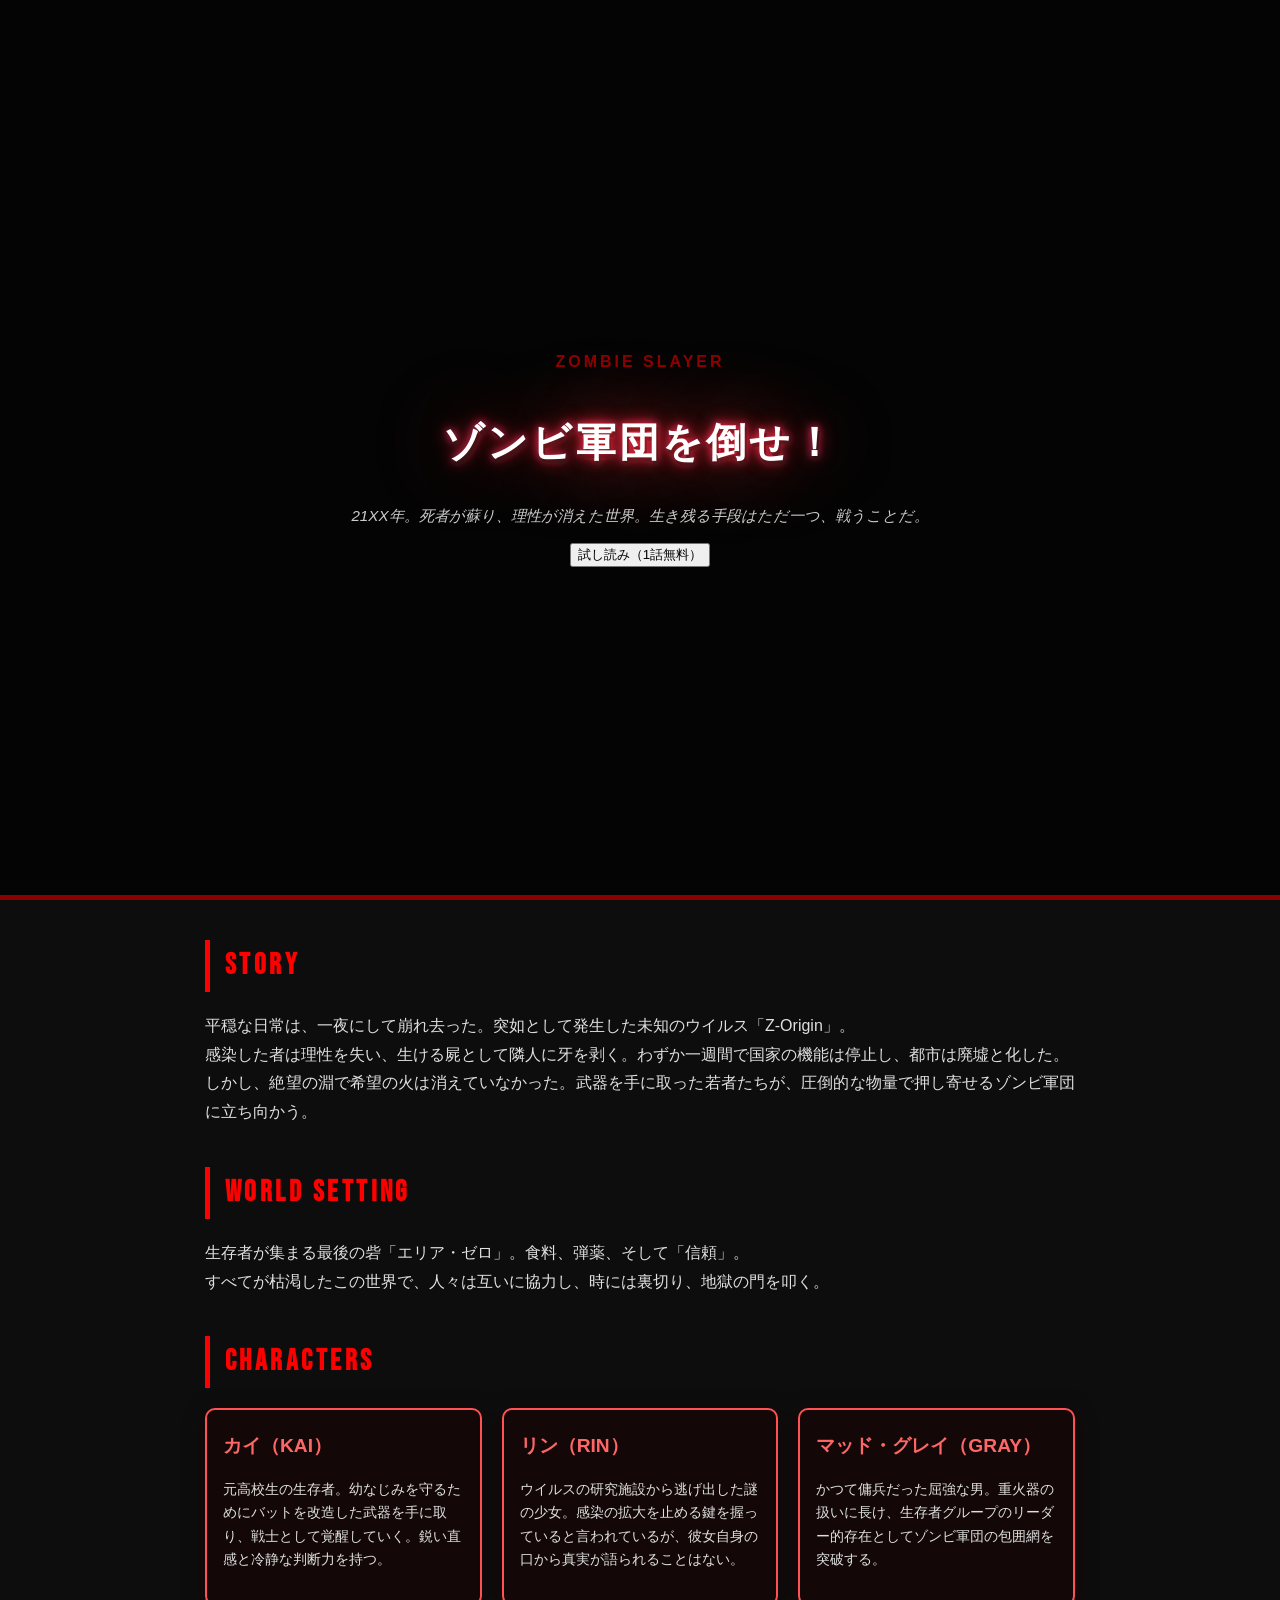
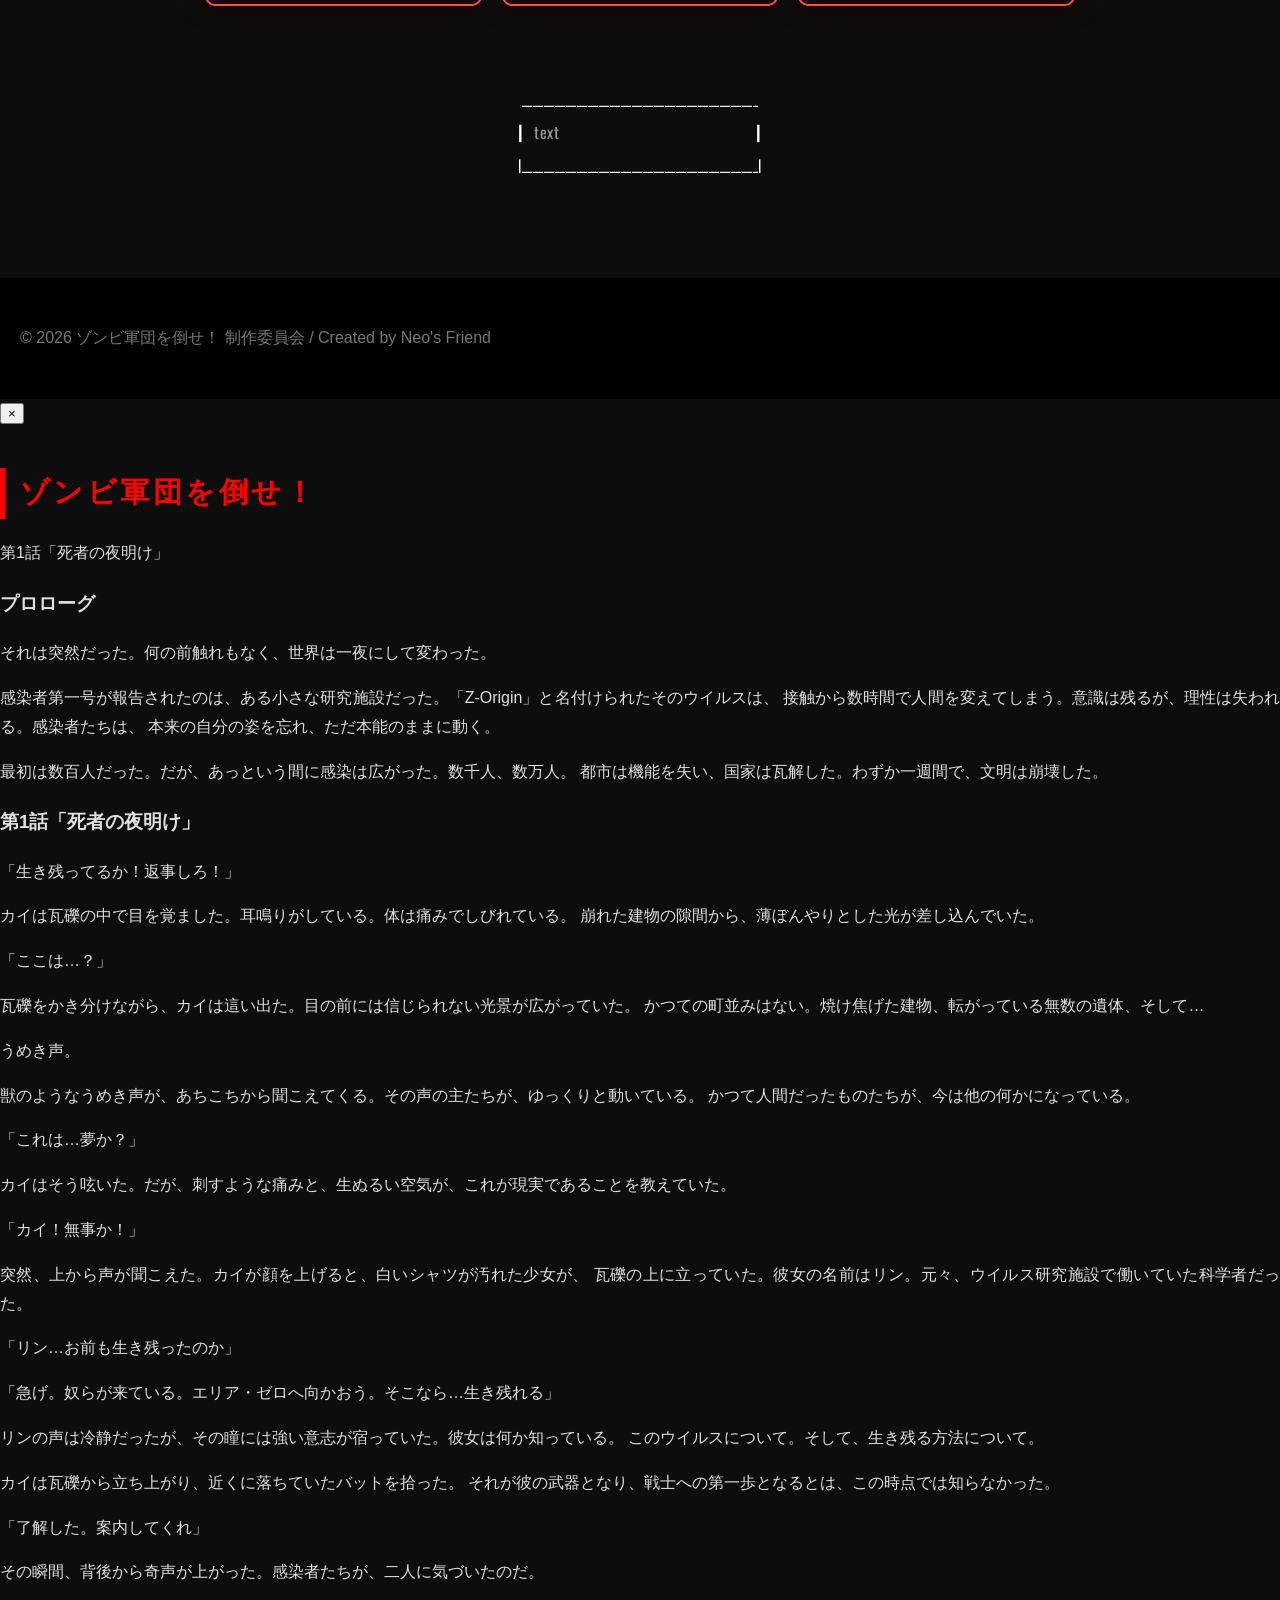
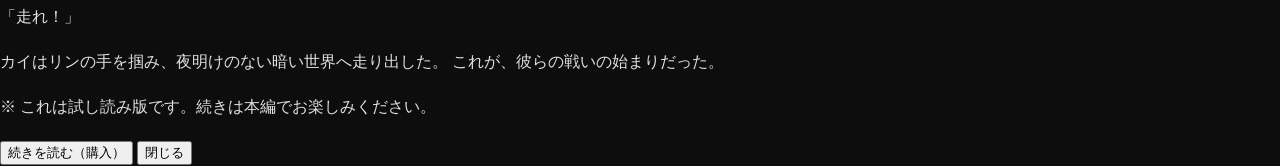
==== commit a02e9903: "Add trial reading button and modal for episode 1 Added a trial reading button and a modal for the fi" ====
--- a/index.html
+++ b/index.html
@@ -20,6 +20,8 @@
         <div class="logo">ZOMBIE SLAYER</div>
         <h1 class="hero-title">ゾンビ軍団を倒せ！</h1>
         <p class="tagline">21XX年。死者が蘇り、理性が消えた世界。生き残る手段はただ一つ、戦うことだ。</p>
+        <!-- 試し読みボタン -->
+        <button class="trial-btn" id="trialBtn">試し読み（1話無料）</button>
     </header>
 
     <main>
@@ -78,6 +80,103 @@
         <p>&copy; 2026 ゾンビ軍団を倒せ！ 制作委員会 / Created by Neo's Friend</p>
     </footer>
 
+    <!-- 試し読みモーダル -->
+    <div class="modal" id="trialModal">
+        <div class="modal-content">
+            <button class="modal-close" id="closeBtn">×</button>
+            <div class="modal-header">
+                <h2>ゾンビ軍団を倒せ！</h2>
+                <p class="episode-title">第1話「死者の夜明け」</p>
+            </div>
+            <div class="modal-body">
+                <div class="manga-viewer">
+                    <!-- 1話のコンテンツ -->
+                    <h3>プロローグ</h3>
+                    <p>
+                        それは突然だった。何の前触れもなく、世界は一夜にして変わった。
+                    </p>
+                    <p>
+                        感染者第一号が報告されたのは、ある小さな研究施設だった。「Z-Origin」と名付けられたそのウイルスは、
+                        接触から数時間で人間を変えてしまう。意識は残るが、理性は失われる。感染者たちは、
+                        本来の自分の姿を忘れ、ただ本能のままに動く。
+                    </p>
+                    <p>
+                        最初は数百人だった。だが、あっという間に感染は広がった。数千人、数万人。
+                        都市は機能を失い、国家は瓦解した。わずか一週間で、文明は崩壊した。
+                    </p>
+
+                    <h3>第1話「死者の夜明け」</h3>
+                    <p>
+                        「生き残ってるか！返事しろ！」
+                    </p>
+                    <p>
+                        カイは瓦礫の中で目を覚ました。耳鳴りがしている。体は痛みでしびれている。
+                        崩れた建物の隙間から、薄ぼんやりとした光が差し込んでいた。
+                    </p>
+                    <p>
+                        「ここは…？」
+                    </p>
+                    <p>
+                        瓦礫をかき分けながら、カイは這い出た。目の前には信じられない光景が広がっていた。
+                        かつての町並みはない。焼け焦げた建物、転がっている無数の遺体、そして…
+                    </p>
+                    <p>
+                        うめき声。
+                    </p>
+                    <p>
+                        獣のようなうめき声が、あちこちから聞こえてくる。その声の主たちが、ゆっくりと動いている。
+                        かつて人間だったものたちが、今は他の何かになっている。
+                    </p>
+                    <p>
+                        「これは…夢か？」
+                    </p>
+                    <p>
+                        カイはそう呟いた。だが、刺すような痛みと、生ぬるい空気が、これが現実であることを教えていた。
+                    </p>
+                    <p>
+                        「カイ！無事か！」
+                    </p>
+                    <p>
+                        突然、上から声が聞こえた。カイが顔を上げると、白いシャツが汚れた少女が、
+                        瓦礫の上に立っていた。彼女の名前はリン。元々、ウイルス研究施設で働いていた科学者だった。
+                    </p>
+                    <p>
+                        「リン…お前も生き残ったのか」
+                    </p>
+                    <p>
+                        「急げ。奴らが来ている。エリア・ゼロへ向かおう。そこなら…生き残れる」
+                    </p>
+                    <p>
+                        リンの声は冷静だったが、その瞳には強い意志が宿っていた。彼女は何か知っている。
+                        このウイルスについて。そして、生き残る方法について。
+                    </p>
+                    <p>
+                        カイは瓦礫から立ち上がり、近くに落ちていたバットを拾った。
+                        それが彼の武器となり、戦士への第一歩となるとは、この時点では知らなかった。
+                    </p>
+                    <p>
+                        「了解した。案内してくれ」
+                    </p>
+                    <p>
+                        その瞬間、背後から奇声が上がった。感染者たちが、二人に気づいたのだ。
+                    </p>
+                    <p>
+                        「走れ！」
+                    </p>
+                    <p>
+                        カイはリンの手を掴み、夜明けのない暗い世界へ走り出した。
+                        これが、彼らの戦いの始まりだった。
+                    </p>
+                </div>
+            </div>
+            <div class="modal-footer">
+                <p class="trial-notice">※ これは試し読み版です。続きは本編でお楽しみください。</p>
+                <button class="btn-primary">続きを読む（購入）</button>
+                <button class="btn-secondary" id="closeBtnFooter">閉じる</button>
+            </div>
+        </div>
+    </div>
+
     <script src="script.js"></script>
 </body>
 </html>
--- a/style.css
+++ b/style.css
@@ -1,91 +1,487 @@
+* {
+    box-sizing: border-box;
+}
+
 body {
-  background: #18181b;
-  color: #fff;
-  font-family: 'Oswald', 'Bebas Neue', 'Consolas', 'Menlo', 'monospace', Arial, sans-serif;
-  margin: 0;
-  padding: 0;
-  min-height: 100vh;
-  display: flex;
-  align-items: center;
-  justify-content: center;
-}
-
-/* 全体を中央寄せ */
+    background-color: #0d0d0d;
+    color: #e0e0e0;
+    font-family: 'Helvetica Neue', Arial, sans-serif;
+    margin: 0;
+    line-height: 1.8;
+    overflow-x: hidden;
+}
+
+.video-background {
+    position: fixed;
+    top: 0;
+    left: 0;
+    width: 100%;
+    height: 100%;
+    overflow: hidden;
+    z-index: -1;
+}
+
+.background-video {
+    min-width: 100%;
+    min-height: 100%;
+    width: auto;
+    height: auto;
+    position: absolute;
+    top: 50%;
+    left: 50%;
+    transform: translate(-50%, -50%);
+    object-fit: cover;
+}
+
+.overlay {
+    position: absolute;
+    top: 0;
+    left: 0;
+    width: 100%;
+    height: 100%;
+    background: rgba(0, 0, 0, 0.7);
+    z-index: 0;
+}
+
+header {
+    background: none;
+    text-align: center;
+    padding: 80px 20px 60px 20px;
+    border-bottom: 5px solid #8b0000;
+    position: relative;
+    z-index: 1;
+    min-height: 100vh;
+    display: flex;
+    flex-direction: column;
+    justify-content: center;
+    align-items: center;
+}
+
+.logo {
+    font-size: 1rem;
+    letter-spacing: 3px;
+    color: #8b0000;
+    font-weight: bold;
+}
+
+.hero-title {
+    font-family: 'Oswald', 'Bebas Neue', Impact, Arial, sans-serif;
+    font-size: 2.5rem;
+    color: #fff;
+    text-shadow: 0 0 18px #ff1d2c, 0 0 80px #fd4444, 2px 4px 0 #111, 0 0 8px #ff4488;
+    letter-spacing: 0.08em;
+    margin: 25px 0 15px 0;
+    animation: hero-pop 1.2s cubic-bezier(0.19, 2, 0.18, 1.14);
+    word-break: break-word;
+}
+
+@keyframes hero-pop {
+    0% {
+        opacity: 0;
+        transform: scale(0.8) translateY(40px);
+        letter-spacing: 0.35em;
+        text-shadow: none;
+    }
+    45% {
+        opacity: 1;
+        transform: scale(1.02) translateY(-15px);
+        letter-spacing: 0.18em;
+    }
+    100% {
+        opacity: 1;
+        transform: scale(1) translateY(0);
+        letter-spacing: 0.08em;
+    }
+}
+
+.tagline {
+    font-style: italic;
+    color: #ccc;
+    font-size: 0.95rem;
+    line-height: 1.6;
+    max-width: 100%;
+    padding: 0 10px;
+}
+
+main {
+    max-width: 900px;
+    margin: 40px auto;
+    padding: 0 15px;
+    z-index: 1;
+    position: relative;
+}
+
+h2 {
+    border-left: 5px solid #ff0000;
+    padding-left: 15px;
+    color: #ff0000;
+    text-transform: uppercase;
+    font-family: 'Bebas Neue', 'Oswald', Impact, Arial, sans-serif;
+    letter-spacing: 0.12em;
+    font-size: 1.8rem;
+    margin-top: 40px;
+    margin-bottom: 20px;
+}
+
+section {
+    margin-bottom: 40px;
+}
+
+p {
+    text-align: justify;
+    font-size: 1rem;
+    line-height: 1.8;
+}
+
+.char-list {
+    display: flex;
+    gap: 20px;
+    flex-wrap: wrap;
+    justify-content: center;
+    margin-top: 20px;
+}
+
+.char-item {
+    background: rgba(30, 0, 0, 0.4);
+    border: 2px solid #ff5252;
+    border-radius: 10px;
+    box-shadow: 0 4px 20px rgba(32, 0, 0, 0.6);
+    padding: 1.2rem 1rem;
+    transition: transform 0.3s cubic-bezier(0.2, 1.5, 0.5, 1), box-shadow 0.3s, border 0.3s;
+    min-width: 160px;
+    flex: 1;
+    min-height: auto;
+    cursor: pointer;
+}
+
+.char-item h3 {
+    margin-top: 0;
+    margin-bottom: 10px;
+    font-size: 1.2rem;
+    color: #ff6666;
+}
+
+.char-item p {
+    font-size: 0.9rem;
+    line-height: 1.6;
+    text-align: left;
+}
+
+.char-item:hover {
+    transform: translateY(-10px) scale(1.03);
+    box-shadow: 0 10px 30px rgba(255, 0, 0, 0.3), 0 2px 20px #ff1744;
+    border-color: #fff;
+    background: rgba(70, 0, 10, 0.73);
+}
+
 .ascii-message-area {
-  display: flex;
-  flex-direction: column;
-  align-items: center;
-  justify-content: center;
-  width: 100vw;
-}
-
-/* アスキー枠 */
+    display: flex;
+    flex-direction: column;
+    align-items: center;
+    justify-content: center;
+    width: 100%;
+    margin: 60px 0 80px 0;
+    padding: 0 15px;
+}
+
 .ascii-box {
-  display: flex;
-  flex-direction: column;
-  align-items: center;
-  width: 370px;
-  max-width: 98vw;
-  font-size: 1.08em;
-  font-family: inherit;
-  margin: 32px 0;
-  /* 光らせ用 */
-  transition: filter 0.35s cubic-bezier(.22,.68,.54,1.09);
-  background: none;
-}
+    display: flex;
+    flex-direction: column;
+    align-items: center;
+    width: 100%;
+    max-width: 370px;
+    font-size: 1rem;
+    font-family: 'Oswald', 'Bebas Neue', 'Consolas', 'Menlo', monospace;
+    margin: 20px auto;
+    transition: filter 0.35s cubic-bezier(0.22, 0.68, 0.54, 1.09);
+    background: none;
+}
+
 .ascii-border {
-  margin: 0; padding: 0; background: none; border: none;
-  color: #fff; letter-spacing: 1px;
-  user-select: none;
-}
-.ascii-border-top, .ascii-border-bottom {
-  text-align: left; width: 100%;
-  font-family: inherit;
-}
-
-/* 入力行本体 */
+    margin: 0;
+    padding: 0;
+    background: none;
+    border: none;
+    color: #fff;
+    letter-spacing: 0.5px;
+    user-select: none;
+    font-family: inherit;
+    width: 100%;
+    overflow-x: auto;
+    white-space: pre;
+    font-size: 0.9rem;
+}
+
+.ascii-border-top,
+.ascii-border-bottom {
+    text-align: left;
+}
+
 .ascii-border-middle {
-  display: flex; flex-direction: row; align-items: center; width: 100%;
-  background: none; border: none; padding: 0 0.1em;
-}
+    display: flex;
+    flex-direction: row;
+    align-items: center;
+    width: 100%;
+    background: none;
+    border: none;
+    padding: 0;
+    gap: 5px;
+}
+
 .ascii-border-side {
-  color: #fff; font-weight: bold; font-size: 1.08em; margin: 0 2px;
-  transition: color .25s;
-}
+    color: #fff;
+    font-weight: bold;
+    font-size: 1.1rem;
+    flex-shrink: 0;
+    transition: color 0.25s;
+}
+
 .ascii-input {
-  background: none;
-  border: none;
-  outline: none;
-  color: #fff;
-  font-family: inherit;
-  font-size: 1.09em;
-  width: 87%;
-  padding: 6px 0;
-  letter-spacing: 0.08em;
-  /* 光らせエフェクト用 */
-  box-shadow: none;
-  transition: box-shadow 0.4s cubic-bezier(.22,.68,.54,1.09), color .27s;
-  text-align: left;
-}
-
-/* アスキー枠&入力の光るアニメ */
-.ascii-box:focus-within, .ascii-box:hover {
-  filter: drop-shadow(0 0 16px #fff) drop-shadow(0 0 36px #ff22c0) drop-shadow(0 0 46px #03fbd5);
-}
+    background: none;
+    border: none;
+    outline: none;
+    color: #fff;
+    font-family: inherit;
+    font-size: 1rem;
+    flex: 1;
+    padding: 8px 5px;
+    letter-spacing: 0.05em;
+    box-shadow: none;
+    transition: box-shadow 0.4s cubic-bezier(0.22, 0.68, 0.54, 1.09), color 0.27s;
+    text-align: left;
+}
+
+.ascii-input::placeholder {
+    color: #999;
+}
+
+.ascii-input::-webkit-outer-spin-button,
+.ascii-input::-webkit-inner-spin-button {
+    -webkit-appearance: none;
+    margin: 0;
+}
+
+.ascii-box:focus-within,
+.ascii-box:hover {
+    filter: drop-shadow(0 0 12px #fff) drop-shadow(0 0 24px #ff22c0) drop-shadow(0 0 36px #03fbd5);
+}
+
 .ascii-box:focus-within .ascii-input,
 .ascii-box:hover .ascii-input {
-  color: #ff22c0;
-  box-shadow: 0 0 12px 2px #fff, 0 0 32px 4px #ff22c0, 0 0 64px 8px #03fbd5;
-}
+    color: #ff22c0;
+    box-shadow: 0 0 12px 2px #fff, 0 0 24px 4px #ff22c0, 0 0 40px 6px #03fbd5;
+}
+
 .ascii-box:focus-within .ascii-border-side,
 .ascii-box:hover .ascii-border-side {
-  color: #ff22c0;
-}
-
-/* レスポンシブ対応 */
-@media (max-width: 500px) {
-  .ascii-box {
-    width: 97vw;
-    font-size: 0.97em;
-  }
-}
+    color: #ff22c0;
+}
+
+footer {
+    text-align: center;
+    padding: 30px 20px;
+    background: #000;
+    font-size: 0.75rem;
+    color: #777;
+    position: relative;
+    z-index: 1;
+}
+
+/* ========== スマホ対応 ========== */
+@media (max-width: 768px) {
+    header {
+        min-height: 80vh;
+        padding: 60px 15px 40px 15px;
+    }
+
+    .logo {
+        font-size: 0.9rem;
+        letter-spacing: 2px;
+    }
+
+    .hero-title {
+        font-size: 2rem;
+        margin: 20px 0 10px 0;
+    }
+
+    .tagline {
+        font-size: 0.85rem;
+        line-height: 1.5;
+    }
+
+    h2 {
+        font-size: 1.5rem;
+        margin-top: 30px;
+    }
+
+    .char-list {
+        gap: 15px;
+        margin-top: 15px;
+    }
+
+    .char-item {
+        min-width: 140px;
+        padding: 1rem 0.8rem;
+    }
+
+    .char-item h3 {
+        font-size: 1.1rem;
+        margin-bottom: 8px;
+    }
+
+    .char-item p {
+        font-size: 0.85rem;
+        line-height: 1.5;
+    }
+
+    .ascii-box {
+        font-size: 0.95rem;
+    }
+
+    .ascii-border {
+        font-size: 0.8rem;
+    }
+
+    .ascii-input {
+        font-size: 0.9rem;
+    }
+}
+
+@media (max-width: 480px) {
+    header {
+        min-height: 70vh;
+        padding: 50px 10px 30px 10px;
+        border-bottom: 3px solid #8b0000;
+    }
+
+    .logo {
+        font-size: 0.8rem;
+        letter-spacing: 2px;
+    }
+
+    .hero-title {
+        font-size: 1.5rem;
+        margin: 15px 0 8px 0;
+        letter-spacing: 0.05em;
+    }
+
+    .tagline {
+        font-size: 0.75rem;
+        line-height: 1.4;
+        padding: 0 5px;
+    }
+
+    main {
+        padding: 0 10px;
+        margin: 20px auto;
+    }
+
+    h2 {
+        font-size: 1.3rem;
+        padding-left: 12px;
+        margin-top: 25px;
+        margin-bottom: 15px;
+        border-left: 3px solid #ff0000;
+    }
+
+    section {
+        margin-bottom: 30px;
+    }
+
+    p {
+        font-size: 0.9rem;
+        line-height: 1.6;
+    }
+
+    .char-list {
+        gap: 10px;
+        flex-direction: column;
+        margin-top: 10px;
+    }
+
+    .char-item {
+        width: 100%;
+        min-width: unset;
+        padding: 0.9rem 0.8rem;
+    }
+
+    .char-item h3 {
+        font-size: 1rem;
+        margin-top: 0;
+        margin-bottom: 8px;
+    }
+
+    .char-item p {
+        font-size: 0.8rem;
+        line-height: 1.5;
+        text-align: left;
+    }
+
+    .ascii-message-area {
+        margin: 50px 0 60px 0;
+        padding: 0 10px;
+    }
+
+    .ascii-box {
+        max-width: 100%;
+        font-size: 0.9rem;
+        margin: 15px auto;
+    }
+
+    .ascii-border {
+        font-size: 0.75rem;
+        letter-spacing: 0.3px;
+    }
+
+    .ascii-border-side {
+        font-size: 1rem;
+        margin: 0 2px;
+    }
+
+    .ascii-input {
+        font-size: 0.85rem;
+        padding: 6px 3px;
+    }
+
+    .ascii-box:focus-within,
+    .ascii-box:hover {
+        filter: drop-shadow(0 0 8px #fff) drop-shadow(0 0 16px #ff22c0) drop-shadow(0 0 24px #03fbd5);
+    }
+
+    .ascii-box:focus-within .ascii-input,
+    .ascii-box:hover .ascii-input {
+        box-shadow: 0 0 8px 1px #fff, 0 0 16px 2px #ff22c0, 0 0 28px 4px #03fbd5;
+    }
+
+    footer {
+        padding: 20px 10px;
+        font-size: 0.7rem;
+    }
+}
+
+@media (max-width: 320px) {
+    .hero-title {
+        font-size: 1.2rem;
+    }
+
+    h2 {
+        font-size: 1.1rem;
+    }
+
+    .char-item {
+        padding: 0.8rem 0.6rem;
+    }
+
+    .char-item h3 {
+        font-size: 0.9rem;
+    }
+
+    .char-item p {
+        font-size: 0.75rem;
+    }
+
+    .ascii-border {
+        font-size: 0.65rem;
+        letter-spacing: 0.2px;
+    }
+}
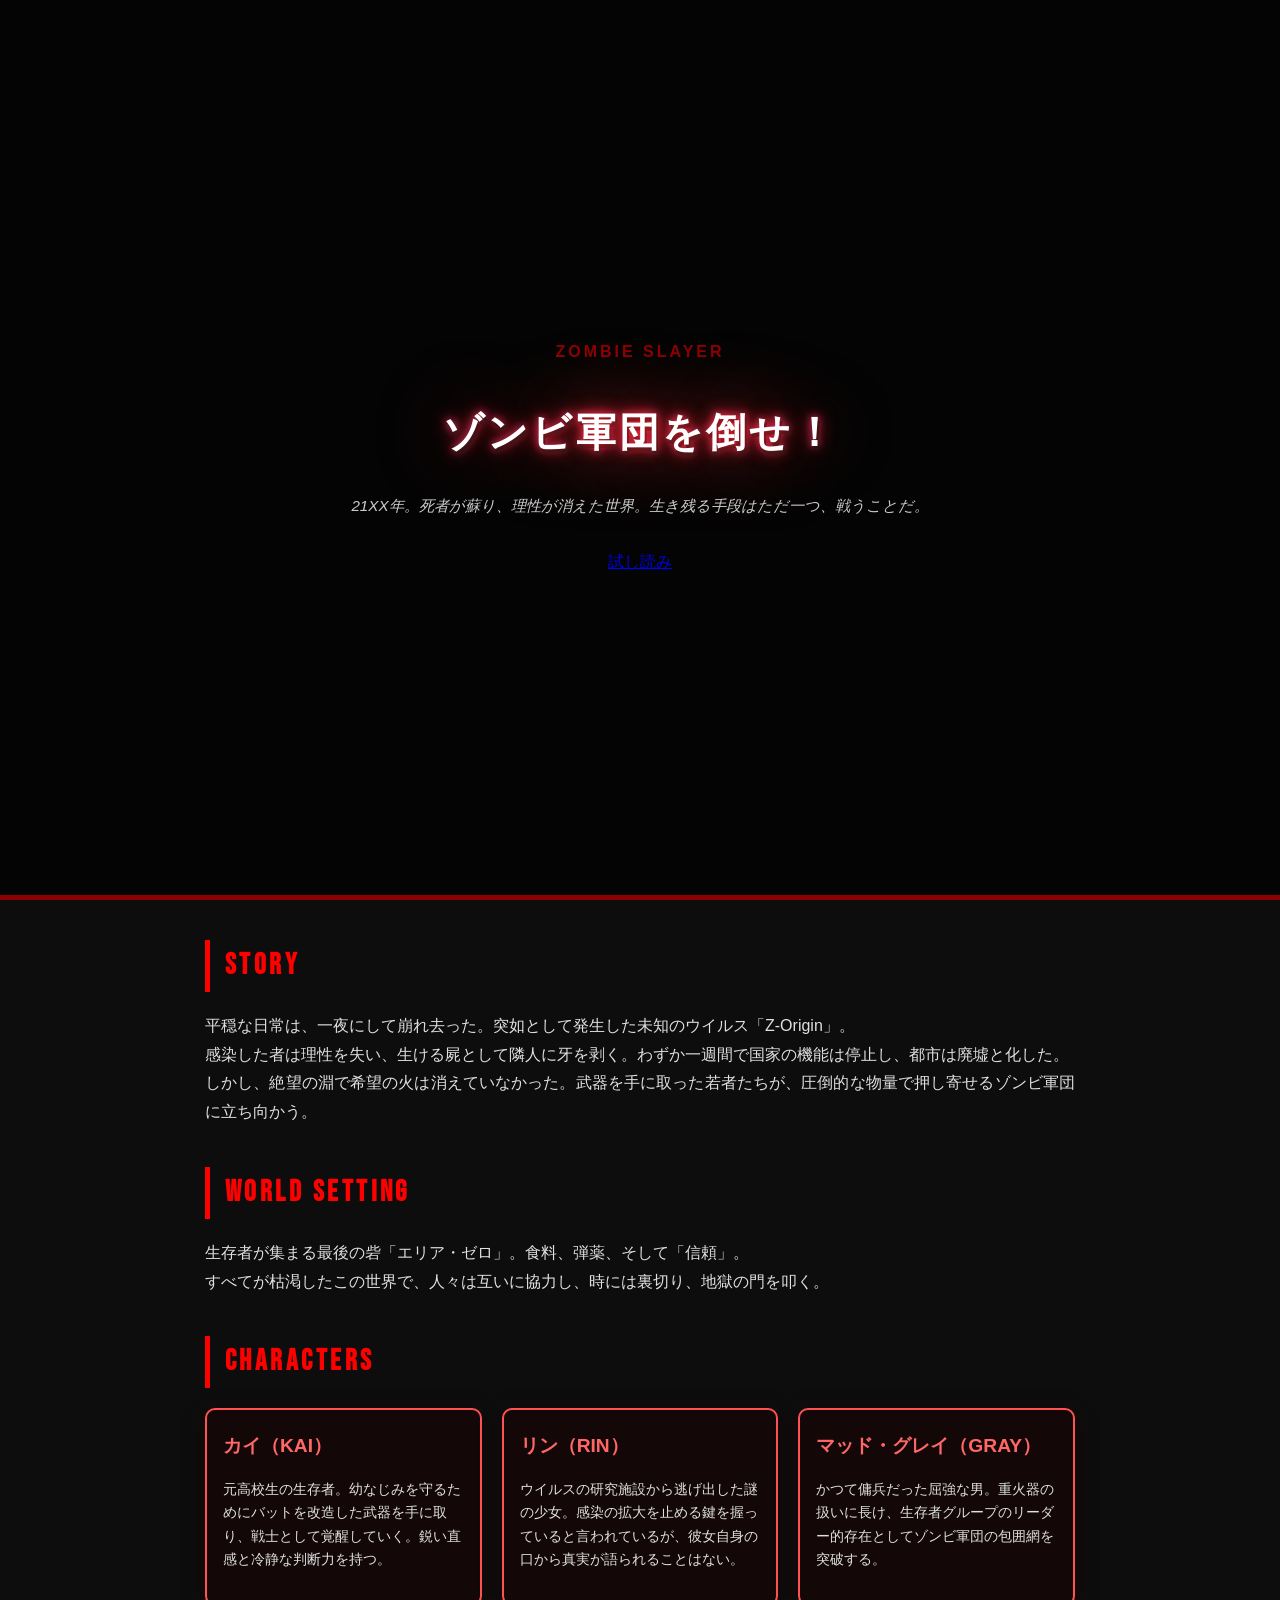
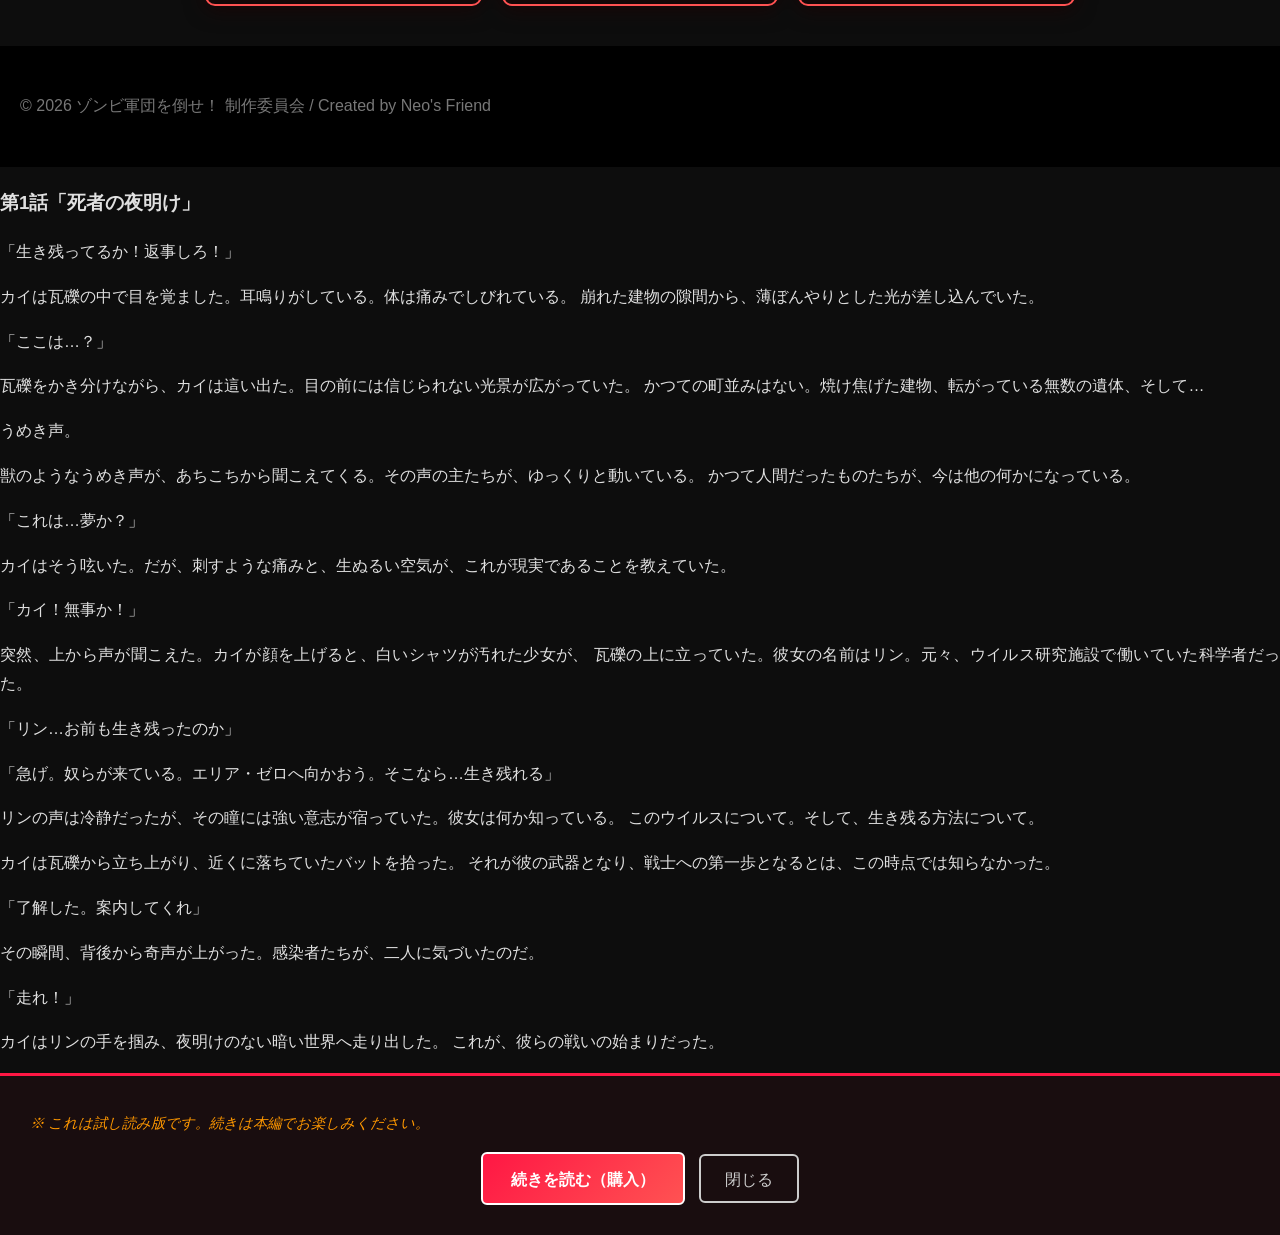
==== commit bc6970d5: "Refactor index.html structure and content" ====
--- a/index.html
+++ b/index.html
@@ -21,25 +21,29 @@
         <h1 class="hero-title">ゾンビ軍団を倒せ！</h1>
         <p class="tagline">21XX年。死者が蘇り、理性が消えた世界。生き残る手段はただ一つ、戦うことだ。</p>
         <!-- 試し読みボタン -->
-        <button class="trial-btn" id="trialBtn">試し読み（1話無料）</button>
+        <a href="trial.html" class="trial-link">試し読み</a>
     </header>
 
     <main>
         <section class="intro">
             <h2>STORY</h2>
-            <p>
-                平穏な日常は、一夜にして崩れ去った。突如として発生した未知のウイルス「Z-Origin」。<br>
-                感染した者は理性を失い、生ける屍として隣人に牙を剥く。わずか一週間で国家の機能は停止し、都市は廃墟と化した。<br>
-                しかし、絶望の淵で希望の火は消えていなかった。武器を手に取った若者たちが、圧倒的な物量で押し寄せるゾンビ軍団に立ち向かう。
-            </p>
+            <div class="content-box">
+                <p>
+                    平穏な日常は、一夜にして崩れ去った。突如として発生した未知のウイルス「Z-Origin」。<br>
+                    感染した者は理性を失い、生ける屍として隣人に牙を剥く。わずか一週間で国家の機能は停止し、都市は廃墟と化した。<br>
+                    しかし、絶望の淵で希望の火は消えていなかった。武器を手に取った若者たちが、圧倒的な物量で押し寄せるゾンビ軍団に立ち向かう。
+                </p>
+            </div>
         </section>
 
         <section class="world">
             <h2>WORLD SETTING</h2>
-            <p>
-                生存者が集まる最後の砦「エリア・ゼロ」。食料、弾薬、そして「信頼」。<br>
-                すべてが枯渇したこの世界で、人々は互いに協力し、時には裏切り、地獄の門を叩く。
-            </p>
+            <div class="content-box">
+                <p>
+                    生存者が集まる最後の砦「エリア・ゼロ」。食料、弾薬、そして「信頼」。<br>
+                    すべてが枯渇したこの世界で、人々は互いに協力し、時には裏切り、地獄の門を叩く。
+                </p>
+            </div>
         </section>
 
         <section class="characters">
@@ -47,32 +51,23 @@
             <div class="char-list">
                 <div class="char-item">
                     <h3>カイ（KAI）</h3>
-                    <p>元高校生の生存者。幼なじみを守るためにバットを改造した武器を手に取り、戦士として覚醒していく。鋭い直感と冷静な判断力を持つ。</p>
+                    <div class="content-box">
+                        <p>元高校生の生存者。幼なじみを守るためにバットを改造した武器を手に取り、戦士として覚醒していく。鋭い直感と冷静な判断力を持つ。</p>
+                    </div>
                 </div>
                 <div class="char-item">
                     <h3>リン（RIN）</h3>
-                    <p>ウイルスの研究施設から逃げ出した謎の少女。感染の拡大を止める鍵を握っていると言われているが、彼女自身の口から真実が語られることはない。</p>
+                    <div class="content-box">
+                        <p>ウイルスの研究施設から逃げ出した謎の少女。感染の拡大を止める鍵を握っていると言われているが、彼女自身の口から真実が語られることはない。</p>
+                    </div>
                 </div>
                 <div class="char-item">
                     <h3>マッド・グレイ（GRAY）</h3>
-                    <p>かつて傭兵だった屈強な男。重火器の扱いに長け、生存者グループのリーダー的存在としてゾンビ軍団の包囲網を突破する。</p>
+                    <div class="content-box">
+                        <p>かつて傭兵だった屈強な男。重火器の扱いに長け、生存者グループのリーダー的存在としてゾンビ軍団の包囲網を突破する。</p>
+                    </div>
                 </div>
             </div>
-        </section>
-
-        <!-- アスキー枠の光るテキストボックス -->
-        <section class="ascii-message-area">
-            <form>
-                <div class="ascii-box">
-                    <pre class="ascii-border ascii-border-top"> ___________________________________________ </pre>
-                    <div class="ascii-border ascii-border-middle">
-                        <span class="ascii-border-side">|</span>
-                        <input type="text" class="ascii-input" placeholder="text" />
-                        <span class="ascii-border-side">|</span>
-                    </div>
-                    <pre class="ascii-border ascii-border-bottom">|___________________________________________|</pre>
-                </div>
-            </form>
         </section>
     </main>
 
@@ -80,32 +75,9 @@
         <p>&copy; 2026 ゾンビ軍団を倒せ！ 制作委員会 / Created by Neo's Friend</p>
     </footer>
 
-    <!-- 試し読みモーダル -->
-    <div class="modal" id="trialModal">
-        <div class="modal-content">
-            <button class="modal-close" id="closeBtn">×</button>
-            <div class="modal-header">
-                <h2>ゾンビ軍団を倒せ！</h2>
-                <p class="episode-title">第1話「死者の夜明け」</p>
-            </div>
-            <div class="modal-body">
-                <div class="manga-viewer">
-                    <!-- 1話のコンテンツ -->
-                    <h3>プロローグ</h3>
-                    <p>
-                        それは突然だった。何の前触れもなく、世界は一夜にして変わった。
-                    </p>
-                    <p>
-                        感染者第一号が報告されたのは、ある小さな研究施設だった。「Z-Origin」と名付けられたそのウイルスは、
-                        接触から数時間で人間を変えてしまう。意識は残るが、理性は失われる。感染者たちは、
-                        本来の自分の姿を忘れ、ただ本能のままに動く。
-                    </p>
-                    <p>
-                        最初は数百人だった。だが、あっという間に感染は広がった。数千人、数万人。
-                        都市は機能を失い、国家は瓦解した。わずか一週間で、文明は崩壊した。
-                    </p>
-
-                    <h3>第1話「死者の夜明け」</h3>
+    <script src="script.js"></script>
+</body>
+</html>                    <h3>第1話「死者の夜明け」</h3>
                     <p>
                         「生き残ってるか！返事しろ！」
                     </p>
@@ -180,3 +152,4 @@
     <script src="script.js"></script>
 </body>
 </html>
+
--- a/style.css
+++ b/style.css
@@ -101,6 +101,35 @@
     line-height: 1.6;
     max-width: 100%;
     padding: 0 10px;
+    margin-bottom: 30px;
+}
+
+/* 試し読みボタン */
+.trial-btn {
+    background: linear-gradient(135deg, #ff1744 0%, #ff5252 100%);
+    color: #fff;
+    border: 2px solid #fff;
+    padding: 12px 32px;
+    font-size: 1.1rem;
+    font-weight: bold;
+    font-family: 'Oswald', 'Bebas Neue', Arial, sans-serif;
+    border-radius: 8px;
+    cursor: pointer;
+    transition: all 0.3s cubic-bezier(0.2, 1.5, 0.5, 1);
+    letter-spacing: 0.1em;
+    box-shadow: 0 0 20px rgba(255, 23, 68, 0.5);
+    margin-top: 20px;
+}
+
+.trial-btn:hover {
+    transform: translateY(-4px) scale(1.08);
+    box-shadow: 0 0 30px rgba(255, 23, 68, 0.8), 0 0 40px rgba(3, 251, 213, 0.5);
+    border-color: #03fbd5;
+    color: #fff;
+}
+
+.trial-btn:active {
+    transform: translateY(-2px);
 }
 
 main {
@@ -255,12 +284,6 @@
     color: #999;
 }
 
-.ascii-input::-webkit-outer-spin-button,
-.ascii-input::-webkit-inner-spin-button {
-    -webkit-appearance: none;
-    margin: 0;
-}
-
 .ascii-box:focus-within,
 .ascii-box:hover {
     filter: drop-shadow(0 0 12px #fff) drop-shadow(0 0 24px #ff22c0) drop-shadow(0 0 36px #03fbd5);
@@ -287,6 +310,174 @@
     z-index: 1;
 }
 
+/* ========== モーダル ========== */
+.modal {
+    display: none;
+    position: fixed;
+    z-index: 1000;
+    left: 0;
+    top: 0;
+    width: 100%;
+    height: 100%;
+    background-color: rgba(0, 0, 0, 0.8);
+    animation: fadeIn 0.3s ease-out;
+    overflow-y: auto;
+}
+
+.modal.show {
+    display: flex;
+    align-items: center;
+    justify-content: center;
+}
+
+@keyframes fadeIn {
+    from { opacity: 0; }
+    to { opacity: 1; }
+}
+
+.modal-content {
+    background: linear-gradient(135deg, #1a1a1a 0%, #2d1a1a 100%);
+    border: 3px solid #ff1744;
+    border-radius: 12px;
+    width: 90%;
+    max-width: 700px;
+    max-height: 85vh;
+    overflow-y: auto;
+    box-shadow: 0 0 40px rgba(255, 23, 68, 0.6), 0 0 60px rgba(3, 251, 213, 0.3);
+    animation: slideUp 0.4s cubic-bezier(0.2, 1.5, 0.5, 1);
+    position: relative;
+}
+
+@keyframes slideUp {
+    from {
+        opacity: 0;
+        transform: translateY(50px);
+    }
+    to {
+        opacity: 1;
+        transform: translateY(0);
+    }
+}
+
+.modal-close {
+    position: absolute;
+    right: 15px;
+    top: 15px;
+    background: none;
+    border: none;
+    color: #ff1744;
+    font-size: 2rem;
+    cursor: pointer;
+    transition: all 0.2s;
+    z-index: 10;
+}
+
+.modal-close:hover {
+    color: #fff;
+    transform: rotate(90deg);
+}
+
+.modal-header {
+    border-bottom: 3px solid #ff1744;
+    padding: 30px 30px 20px 30px;
+    background: rgba(255, 23, 68, 0.1);
+}
+
+.modal-header h2 {
+    border: none;
+    color: #ff1744;
+    text-shadow: 0 0 10px #ff1744;
+    margin: 0 0 10px 0;
+    font-size: 2rem;
+    letter-spacing: 0.1em;
+    padding-left: 0;
+}
+
+.episode-title {
+    color: #ccc;
+    font-style: italic;
+    margin: 0;
+    font-size: 1.1rem;
+}
+
+.modal-body {
+    padding: 30px;
+    max-height: 50vh;
+    overflow-y: auto;
+}
+
+.manga-viewer h3 {
+    color: #ff1744;
+    font-size: 1.3rem;
+    margin-top: 30px;
+    margin-bottom: 15px;
+    border-left: 4px solid #ff1744;
+    padding-left: 12px;
+}
+
+.manga-viewer h3:first-child {
+    margin-top: 0;
+}
+
+.manga-viewer p {
+    text-align: left;
+    line-height: 2;
+    margin-bottom: 15px;
+    font-size: 1rem;
+    color: #e0e0e0;
+}
+
+.modal-footer {
+    border-top: 3px solid #ff1744;
+    padding: 20px 30px;
+    text-align: center;
+    background: rgba(255, 23, 68, 0.05);
+}
+
+.trial-notice {
+    color: #ff9800;
+    font-style: italic;
+    font-size: 0.9rem;
+    margin-bottom: 15px;
+}
+
+.btn-primary {
+    background: linear-gradient(135deg, #ff1744 0%, #ff5252 100%);
+    color: #fff;
+    border: 2px solid #fff;
+    padding: 12px 28px;
+    font-size: 1rem;
+    font-weight: bold;
+    border-radius: 6px;
+    cursor: pointer;
+    transition: all 0.3s cubic-bezier(0.2, 1.5, 0.5, 1);
+    margin-right: 10px;
+    margin-bottom: 10px;
+    font-family: 'Oswald', 'Bebas Neue', Arial, sans-serif;
+}
+
+.btn-primary:hover {
+    transform: translateY(-3px);
+    box-shadow: 0 0 20px rgba(255, 23, 68, 0.8), 0 0 30px rgba(3, 251, 213, 0.4);
+}
+
+.btn-secondary {
+    background: transparent;
+    color: #ccc;
+    border: 2px solid #ccc;
+    padding: 10px 24px;
+    font-size: 1rem;
+    border-radius: 6px;
+    cursor: pointer;
+    transition: all 0.3s;
+    font-family: 'Oswald', 'Bebas Neue', Arial, sans-serif;
+}
+
+.btn-secondary:hover {
+    color: #fff;
+    border-color: #fff;
+}
+
 /* ========== スマホ対応 ========== */
 @media (max-width: 768px) {
     header {
@@ -307,6 +498,13 @@
     .tagline {
         font-size: 0.85rem;
         line-height: 1.5;
+        margin-bottom: 20px;
+    }
+
+    .trial-btn {
+        padding: 10px 24px;
+        font-size: 0.95rem;
+        margin-top: 15px;
     }
 
     h2 {
@@ -344,6 +542,45 @@
 
     .ascii-input {
         font-size: 0.9rem;
+    }
+
+    .modal-content {
+        width: 95%;
+        max-height: 90vh;
+    }
+
+    .modal-header {
+        padding: 20px 20px 15px 20px;
+    }
+
+    .modal-header h2 {
+        font-size: 1.5rem;
+        margin-bottom: 8px;
+    }
+
+    .episode-title {
+        font-size: 0.95rem;
+    }
+
+    .modal-body {
+        padding: 20px;
+        max-height: 55vh;
+    }
+
+    .manga-viewer p {
+        font-size: 0.95rem;
+        line-height: 1.8;
+    }
+
+    .modal-footer {
+        padding: 15px 20px;
+    }
+
+    .btn-primary,
+    .btn-secondary {
+        padding: 10px 16px;
+        font-size: 0.9rem;
+        margin-right: 5px;
     }
 }
 
@@ -369,6 +606,13 @@
         font-size: 0.75rem;
         line-height: 1.4;
         padding: 0 5px;
+        margin-bottom: 15px;
+    }
+
+    .trial-btn {
+        padding: 8px 16px;
+        font-size: 0.8rem;
+        margin-top: 10px;
     }
 
     main {
@@ -433,24 +677,72 @@
         letter-spacing: 0.3px;
     }
 
-    .ascii-border-side {
-        font-size: 1rem;
-        margin: 0 2px;
-    }
-
     .ascii-input {
         font-size: 0.85rem;
         padding: 6px 3px;
     }
 
-    .ascii-box:focus-within,
-    .ascii-box:hover {
-        filter: drop-shadow(0 0 8px #fff) drop-shadow(0 0 16px #ff22c0) drop-shadow(0 0 24px #03fbd5);
-    }
-
-    .ascii-box:focus-within .ascii-input,
-    .ascii-box:hover .ascii-input {
-        box-shadow: 0 0 8px 1px #fff, 0 0 16px 2px #ff22c0, 0 0 28px 4px #03fbd5;
+    .modal-content {
+        width: 98%;
+        max-height: 95vh;
+        border-radius: 8px;
+    }
+
+    .modal-header {
+        padding: 15px 15px 12px 15px;
+    }
+
+    .modal-header h2 {
+        font-size: 1.2rem;
+        margin-bottom: 6px;
+    }
+
+    .episode-title {
+        font-size: 0.85rem;
+    }
+
+    .modal-close {
+        right: 10px;
+        top: 10px;
+        font-size: 1.5rem;
+    }
+
+    .modal-body {
+        padding: 15px;
+        max-height: 60vh;
+    }
+
+    .manga-viewer h3 {
+        font-size: 1.1rem;
+        margin-top: 20px;
+        margin-bottom: 12px;
+        padding-left: 10px;
+        border-left: 3px solid #ff1744;
+    }
+
+    .manga-viewer p {
+        font-size: 0.9rem;
+        line-height: 1.7;
+        margin-bottom: 12px;
+        text-align: left;
+    }
+
+    .modal-footer {
+        padding: 12px 15px;
+    }
+
+    .trial-notice {
+        font-size: 0.8rem;
+        margin-bottom: 10px;
+    }
+
+    .btn-primary,
+    .btn-secondary {
+        display: block;
+        width: 100%;
+        padding: 10px 0;
+        margin: 8px 0;
+        font-size: 0.85rem;
     }
 
     footer {
@@ -480,8 +772,15 @@
         font-size: 0.75rem;
     }
 
-    .ascii-border {
-        font-size: 0.65rem;
-        letter-spacing: 0.2px;
-    }
-}
+    .modal-header h2 {
+        font-size: 1rem;
+    }
+
+    .manga-viewer h3 {
+        font-size: 0.95rem;
+    }
+
+    .manga-viewer p {
+        font-size: 0.85rem;
+    }
+}
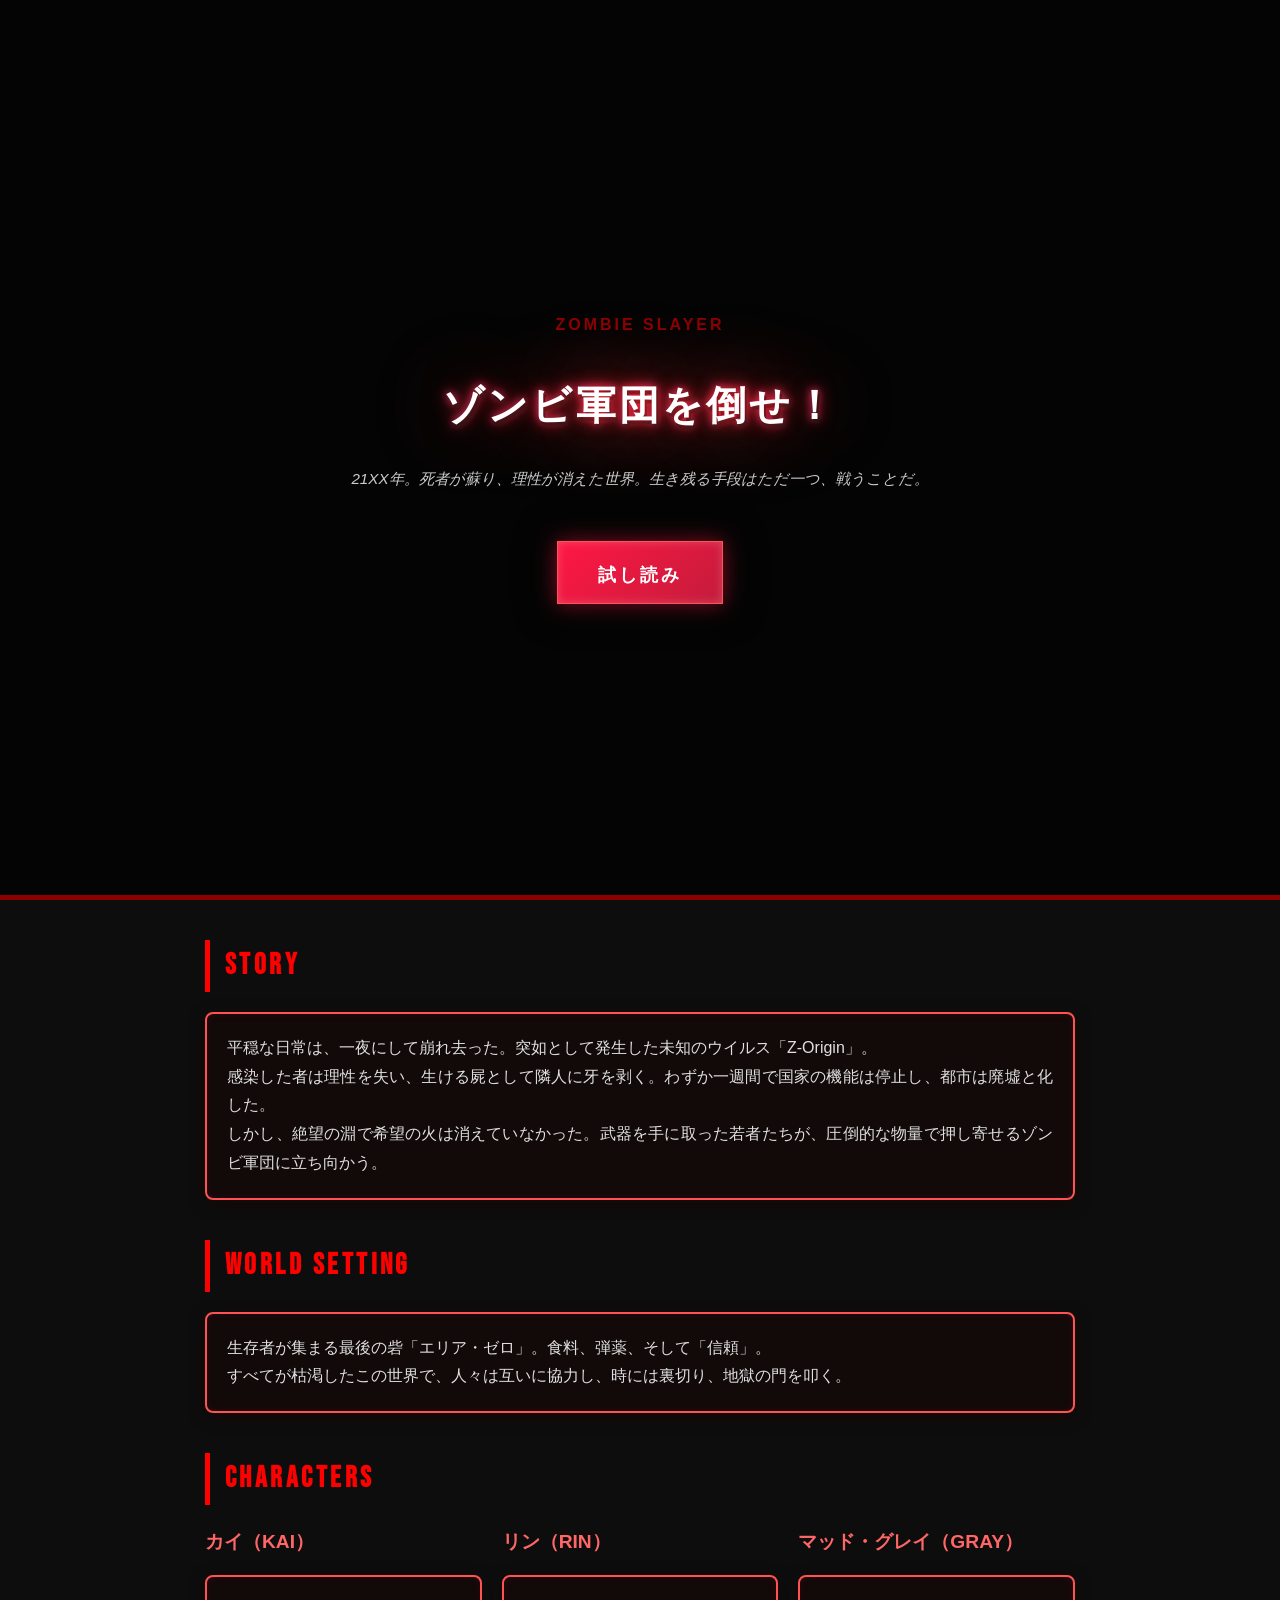
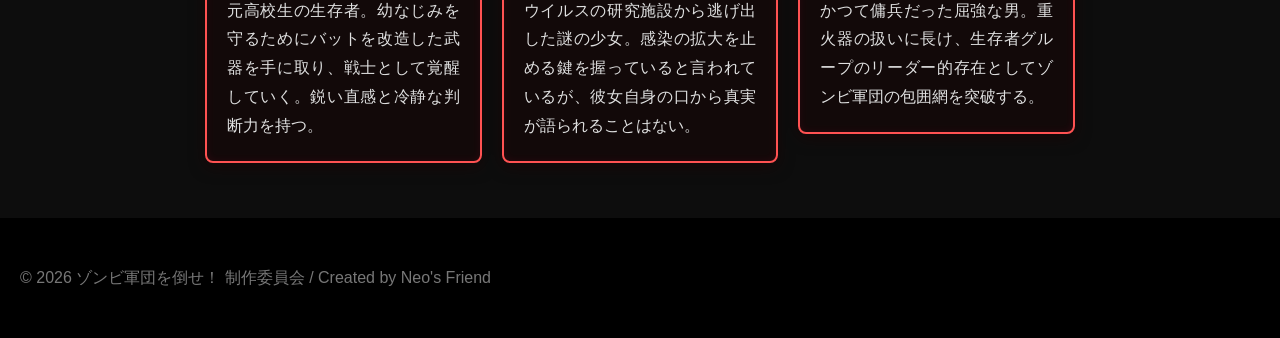
==== commit 87f3b28e: "Update index.html" ====
--- a/index.html
+++ b/index.html
@@ -74,82 +74,3 @@
     <footer>
         <p>&copy; 2026 ゾンビ軍団を倒せ！ 制作委員会 / Created by Neo's Friend</p>
     </footer>
-
-    <script src="script.js"></script>
-</body>
-</html>                    <h3>第1話「死者の夜明け」</h3>
-                    <p>
-                        「生き残ってるか！返事しろ！」
-                    </p>
-                    <p>
-                        カイは瓦礫の中で目を覚ました。耳鳴りがしている。体は痛みでしびれている。
-                        崩れた建物の隙間から、薄ぼんやりとした光が差し込んでいた。
-                    </p>
-                    <p>
-                        「ここは…？」
-                    </p>
-                    <p>
-                        瓦礫をかき分けながら、カイは這い出た。目の前には信じられない光景が広がっていた。
-                        かつての町並みはない。焼け焦げた建物、転がっている無数の遺体、そして…
-                    </p>
-                    <p>
-                        うめき声。
-                    </p>
-                    <p>
-                        獣のようなうめき声が、あちこちから聞こえてくる。その声の主たちが、ゆっくりと動いている。
-                        かつて人間だったものたちが、今は他の何かになっている。
-                    </p>
-                    <p>
-                        「これは…夢か？」
-                    </p>
-                    <p>
-                        カイはそう呟いた。だが、刺すような痛みと、生ぬるい空気が、これが現実であることを教えていた。
-                    </p>
-                    <p>
-                        「カイ！無事か！」
-                    </p>
-                    <p>
-                        突然、上から声が聞こえた。カイが顔を上げると、白いシャツが汚れた少女が、
-                        瓦礫の上に立っていた。彼女の名前はリン。元々、ウイルス研究施設で働いていた科学者だった。
-                    </p>
-                    <p>
-                        「リン…お前も生き残ったのか」
-                    </p>
-                    <p>
-                        「急げ。奴らが来ている。エリア・ゼロへ向かおう。そこなら…生き残れる」
-                    </p>
-                    <p>
-                        リンの声は冷静だったが、その瞳には強い意志が宿っていた。彼女は何か知っている。
-                        このウイルスについて。そして、生き残る方法について。
-                    </p>
-                    <p>
-                        カイは瓦礫から立ち上がり、近くに落ちていたバットを拾った。
-                        それが彼の武器となり、戦士への第一歩となるとは、この時点では知らなかった。
-                    </p>
-                    <p>
-                        「了解した。案内してくれ」
-                    </p>
-                    <p>
-                        その瞬間、背後から奇声が上がった。感染者たちが、二人に気づいたのだ。
-                    </p>
-                    <p>
-                        「走れ！」
-                    </p>
-                    <p>
-                        カイはリンの手を掴み、夜明けのない暗い世界へ走り出した。
-                        これが、彼らの戦いの始まりだった。
-                    </p>
-                </div>
-            </div>
-            <div class="modal-footer">
-                <p class="trial-notice">※ これは試し読み版です。続きは本編でお楽しみください。</p>
-                <button class="btn-primary">続きを読む（購入）</button>
-                <button class="btn-secondary" id="closeBtnFooter">閉じる</button>
-            </div>
-        </div>
-    </div>
-
-    <script src="script.js"></script>
-</body>
-</html>
-
--- a/style.css
+++ b/style.css
@@ -9,6 +9,10 @@
     margin: 0;
     line-height: 1.8;
     overflow-x: hidden;
+}
+
+body.trial-page {
+    overflow-y: auto;
 }
 
 .video-background {
@@ -43,6 +47,7 @@
     z-index: 0;
 }
 
+/* ========== メインページ ========== */
 header {
     background: none;
     text-align: center;
@@ -105,31 +110,52 @@
 }
 
 /* 試し読みボタン */
-.trial-btn {
-    background: linear-gradient(135deg, #ff1744 0%, #ff5252 100%);
+.trial-link {
+    display: inline-block;
+    background: linear-gradient(135deg, #ff1744 0%, #c41c3b 100%);
     color: #fff;
-    border: 2px solid #fff;
-    padding: 12px 32px;
-    font-size: 1.1rem;
+    padding: 14px 40px;
+    font-size: 1.15rem;
     font-weight: bold;
     font-family: 'Oswald', 'Bebas Neue', Arial, sans-serif;
-    border-radius: 8px;
+    text-decoration: none;
+    border-radius: 0;
     cursor: pointer;
     transition: all 0.3s cubic-bezier(0.2, 1.5, 0.5, 1);
-    letter-spacing: 0.1em;
-    box-shadow: 0 0 20px rgba(255, 23, 68, 0.5);
+    letter-spacing: 0.15em;
+    box-shadow: 
+        inset 0 0 10px rgba(255, 255, 255, 0.2),
+        0 0 20px rgba(255, 23, 68, 0.5),
+        0 0 40px rgba(0, 0, 0, 0.5);
     margin-top: 20px;
-}
-
-.trial-btn:hover {
-    transform: translateY(-4px) scale(1.08);
-    box-shadow: 0 0 30px rgba(255, 23, 68, 0.8), 0 0 40px rgba(3, 251, 213, 0.5);
+    position: relative;
+    overflow: hidden;
+    border: 1px solid #ff5252;
+}
+
+.trial-link::before {
+    content: '';
+    position: absolute;
+    top: 0;
+    left: -100%;
+    width: 100%;
+    height: 100%;
+    background: linear-gradient(90deg, transparent, rgba(255, 255, 255, 0.3), transparent);
+    transition: left 0.5s;
+}
+
+.trial-link:hover {
+    transform: translateY(-3px);
+    box-shadow: 
+        inset 0 0 15px rgba(255, 255, 255, 0.3),
+        0 0 30px rgba(255, 23, 68, 0.8),
+        0 0 60px rgba(3, 251, 213, 0.4);
     border-color: #03fbd5;
-    color: #fff;
-}
-
-.trial-btn:active {
-    transform: translateY(-2px);
+    text-shadow: 0 0 10px rgba(3, 251, 213, 0.8);
+}
+
+.trial-link:hover::before {
+    left: 100%;
 }
 
 main {
@@ -162,6 +188,26 @@
     line-height: 1.8;
 }
 
+/* 枠スタイル */
+.content-box {
+    background: rgba(30, 0, 0, 0.3);
+    border: 2px solid #ff5252;
+    border-radius: 8px;
+    padding: 20px;
+    margin: 15px 0;
+    box-shadow: 0 4px 15px rgba(32, 0, 0, 0.5), inset 0 0 10px rgba(255, 23, 68, 0.1);
+    transition: all 0.3s ease;
+}
+
+.content-box:hover {
+    border-color: #ff1744;
+    box-shadow: 0 6px 25px rgba(255, 23, 68, 0.3), inset 0 0 15px rgba(255, 23, 68, 0.2);
+}
+
+.content-box p {
+    margin: 0;
+}
+
 .char-list {
     display: flex;
     gap: 20px;
@@ -171,133 +217,23 @@
 }
 
 .char-item {
-    background: rgba(30, 0, 0, 0.4);
-    border: 2px solid #ff5252;
-    border-radius: 10px;
-    box-shadow: 0 4px 20px rgba(32, 0, 0, 0.6);
-    padding: 1.2rem 1rem;
-    transition: transform 0.3s cubic-bezier(0.2, 1.5, 0.5, 1), box-shadow 0.3s, border 0.3s;
-    min-width: 160px;
     flex: 1;
+    min-width: 180px;
     min-height: auto;
     cursor: pointer;
 }
 
 .char-item h3 {
     margin-top: 0;
-    margin-bottom: 10px;
+    margin-bottom: 12px;
     font-size: 1.2rem;
     color: #ff6666;
 }
 
-.char-item p {
-    font-size: 0.9rem;
-    line-height: 1.6;
-    text-align: left;
-}
-
-.char-item:hover {
-    transform: translateY(-10px) scale(1.03);
-    box-shadow: 0 10px 30px rgba(255, 0, 0, 0.3), 0 2px 20px #ff1744;
+.char-item:hover .content-box {
+    transform: translateY(-5px);
     border-color: #fff;
-    background: rgba(70, 0, 10, 0.73);
-}
-
-.ascii-message-area {
-    display: flex;
-    flex-direction: column;
-    align-items: center;
-    justify-content: center;
-    width: 100%;
-    margin: 60px 0 80px 0;
-    padding: 0 15px;
-}
-
-.ascii-box {
-    display: flex;
-    flex-direction: column;
-    align-items: center;
-    width: 100%;
-    max-width: 370px;
-    font-size: 1rem;
-    font-family: 'Oswald', 'Bebas Neue', 'Consolas', 'Menlo', monospace;
-    margin: 20px auto;
-    transition: filter 0.35s cubic-bezier(0.22, 0.68, 0.54, 1.09);
-    background: none;
-}
-
-.ascii-border {
-    margin: 0;
-    padding: 0;
-    background: none;
-    border: none;
-    color: #fff;
-    letter-spacing: 0.5px;
-    user-select: none;
-    font-family: inherit;
-    width: 100%;
-    overflow-x: auto;
-    white-space: pre;
-    font-size: 0.9rem;
-}
-
-.ascii-border-top,
-.ascii-border-bottom {
-    text-align: left;
-}
-
-.ascii-border-middle {
-    display: flex;
-    flex-direction: row;
-    align-items: center;
-    width: 100%;
-    background: none;
-    border: none;
-    padding: 0;
-    gap: 5px;
-}
-
-.ascii-border-side {
-    color: #fff;
-    font-weight: bold;
-    font-size: 1.1rem;
-    flex-shrink: 0;
-    transition: color 0.25s;
-}
-
-.ascii-input {
-    background: none;
-    border: none;
-    outline: none;
-    color: #fff;
-    font-family: inherit;
-    font-size: 1rem;
-    flex: 1;
-    padding: 8px 5px;
-    letter-spacing: 0.05em;
-    box-shadow: none;
-    transition: box-shadow 0.4s cubic-bezier(0.22, 0.68, 0.54, 1.09), color 0.27s;
-    text-align: left;
-}
-
-.ascii-input::placeholder {
-    color: #999;
-}
-
-.ascii-box:focus-within,
-.ascii-box:hover {
-    filter: drop-shadow(0 0 12px #fff) drop-shadow(0 0 24px #ff22c0) drop-shadow(0 0 36px #03fbd5);
-}
-
-.ascii-box:focus-within .ascii-input,
-.ascii-box:hover .ascii-input {
-    color: #ff22c0;
-    box-shadow: 0 0 12px 2px #fff, 0 0 24px 4px #ff22c0, 0 0 40px 6px #03fbd5;
-}
-
-.ascii-box:focus-within .ascii-border-side,
-.ascii-box:hover .ascii-border-side {
-    color: #ff22c0;
+    background: rgba(70, 0, 10, 0.5);
 }
 
 footer {
@@ -310,172 +246,147 @@
     z-index: 1;
 }
 
-/* ========== モーダル ========== */
-.modal {
-    display: none;
-    position: fixed;
-    z-index: 1000;
-    left: 0;
-    top: 0;
-    width: 100%;
-    height: 100%;
-    background-color: rgba(0, 0, 0, 0.8);
-    animation: fadeIn 0.3s ease-out;
-    overflow-y: auto;
-}
-
-.modal.show {
-    display: flex;
-    align-items: center;
-    justify-content: center;
-}
-
-@keyframes fadeIn {
-    from { opacity: 0; }
-    to { opacity: 1; }
-}
-
-.modal-content {
-    background: linear-gradient(135deg, #1a1a1a 0%, #2d1a1a 100%);
-    border: 3px solid #ff1744;
-    border-radius: 12px;
-    width: 90%;
-    max-width: 700px;
-    max-height: 85vh;
-    overflow-y: auto;
-    box-shadow: 0 0 40px rgba(255, 23, 68, 0.6), 0 0 60px rgba(3, 251, 213, 0.3);
-    animation: slideUp 0.4s cubic-bezier(0.2, 1.5, 0.5, 1);
+/* ========== 試し読みページ ========== */
+.trial-container {
+    max-width: 800px;
+    margin: 0 auto;
+    padding: 20px;
     position: relative;
-}
-
-@keyframes slideUp {
-    from {
-        opacity: 0;
-        transform: translateY(50px);
-    }
-    to {
-        opacity: 1;
-        transform: translateY(0);
-    }
-}
-
-.modal-close {
+    z-index: 1;
+    min-height: 100vh;
+}
+
+.trial-header {
+    text-align: center;
+    padding: 40px 20px 30px 20px;
+    margin-bottom: 30px;
+    border-bottom: 3px solid #ff1744;
+    position: relative;
+}
+
+.back-btn {
     position: absolute;
-    right: 15px;
-    top: 15px;
-    background: none;
-    border: none;
+    left: 20px;
+    top: 50%;
+    transform: translateY(-50%);
     color: #ff1744;
-    font-size: 2rem;
-    cursor: pointer;
-    transition: all 0.2s;
-    z-index: 10;
-}
-
-.modal-close:hover {
+    text-decoration: none;
+    font-size: 1.1rem;
+    font-weight: bold;
+    transition: all 0.3s;
+}
+
+.back-btn:hover {
     color: #fff;
-    transform: rotate(90deg);
-}
-
-.modal-header {
-    border-bottom: 3px solid #ff1744;
-    padding: 30px 30px 20px 30px;
-    background: rgba(255, 23, 68, 0.1);
-}
-
-.modal-header h2 {
-    border: none;
+    text-shadow: 0 0 10px #ff1744;
+}
+
+.trial-header h1 {
+    font-family: 'Oswald', 'Bebas Neue', Impact, Arial, sans-serif;
+    font-size: 2.2rem;
     color: #ff1744;
-    text-shadow: 0 0 10px #ff1744;
+    text-shadow: 0 0 15px #ff1744;
     margin: 0 0 10px 0;
-    font-size: 2rem;
     letter-spacing: 0.1em;
-    padding-left: 0;
-}
-
-.episode-title {
+}
+
+.trial-subtitle {
     color: #ccc;
     font-style: italic;
     margin: 0;
     font-size: 1.1rem;
 }
 
-.modal-body {
+.trial-content {
+    background: rgba(20, 10, 10, 0.8);
+    border: 2px solid #ff1744;
+    border-radius: 8px;
     padding: 30px;
-    max-height: 50vh;
-    overflow-y: auto;
+    box-shadow: 0 0 30px rgba(255, 23, 68, 0.4), inset 0 0 20px rgba(255, 23, 68, 0.1);
+}
+
+.manga-viewer {
+    line-height: 2;
+}
+
+.manga-viewer .content-box {
+    margin-bottom: 25px;
 }
 
 .manga-viewer h3 {
     color: #ff1744;
-    font-size: 1.3rem;
-    margin-top: 30px;
+    font-size: 1.4rem;
+    margin-top: 0;
     margin-bottom: 15px;
     border-left: 4px solid #ff1744;
     padding-left: 12px;
-}
-
-.manga-viewer h3:first-child {
-    margin-top: 0;
+    letter-spacing: 0.05em;
 }
 
 .manga-viewer p {
     text-align: left;
-    line-height: 2;
+    font-size: 1rem;
     margin-bottom: 15px;
-    font-size: 1rem;
     color: #e0e0e0;
 }
 
-.modal-footer {
-    border-top: 3px solid #ff1744;
-    padding: 20px 30px;
+.trial-end {
     text-align: center;
-    background: rgba(255, 23, 68, 0.05);
-}
-
-.trial-notice {
+    padding: 30px 0;
+    border-top: 2px solid #ff1744;
+    margin-top: 30px;
+}
+
+.trial-end p {
     color: #ff9800;
     font-style: italic;
-    font-size: 0.9rem;
-    margin-bottom: 15px;
-}
-
-.btn-primary {
-    background: linear-gradient(135deg, #ff1744 0%, #ff5252 100%);
+    font-size: 0.95rem;
+    margin-bottom: 20px;
+}
+
+.purchase-btn {
+    display: inline-block;
+    background: linear-gradient(135deg, #ff1744 0%, #c41c3b 100%);
     color: #fff;
-    border: 2px solid #fff;
-    padding: 12px 28px;
-    font-size: 1rem;
+    padding: 14px 40px;
+    font-size: 1.1rem;
     font-weight: bold;
-    border-radius: 6px;
+    text-decoration: none;
+    border-radius: 0;
     cursor: pointer;
     transition: all 0.3s cubic-bezier(0.2, 1.5, 0.5, 1);
-    margin-right: 10px;
-    margin-bottom: 10px;
+    letter-spacing: 0.1em;
+    box-shadow: 0 0 20px rgba(255, 23, 68, 0.5);
+    margin: 10px 5px;
+    border: 1px solid #ff5252;
     font-family: 'Oswald', 'Bebas Neue', Arial, sans-serif;
 }
 
-.btn-primary:hover {
+.purchase-btn:hover {
     transform: translateY(-3px);
-    box-shadow: 0 0 20px rgba(255, 23, 68, 0.8), 0 0 30px rgba(3, 251, 213, 0.4);
-}
-
-.btn-secondary {
-    background: transparent;
+    box-shadow: 0 0 40px rgba(255, 23, 68, 0.8), 0 0 60px rgba(3, 251, 213, 0.3);
+    border-color: #03fbd5;
+    text-shadow: 0 0 10px rgba(3, 251, 213, 0.8);
+}
+
+.back-home {
+    display: inline-block;
     color: #ccc;
-    border: 2px solid #ccc;
-    padding: 10px 24px;
-    font-size: 1rem;
-    border-radius: 6px;
-    cursor: pointer;
+    text-decoration: none;
+    padding: 10px 20px;
+    margin: 10px 5px;
+    border: 1px solid #ccc;
+    border-radius: 0;
     transition: all 0.3s;
     font-family: 'Oswald', 'Bebas Neue', Arial, sans-serif;
-}
-
-.btn-secondary:hover {
+    font-weight: bold;
+    letter-spacing: 0.05em;
+}
+
+.back-home:hover {
     color: #fff;
     border-color: #fff;
+    box-shadow: 0 0 15px rgba(255, 255, 255, 0.3);
 }
 
 /* ========== スマホ対応 ========== */
@@ -501,9 +412,9 @@
         margin-bottom: 20px;
     }
 
-    .trial-btn {
-        padding: 10px 24px;
-        font-size: 0.95rem;
+    .trial-link {
+        padding: 12px 32px;
+        font-size: 1rem;
         margin-top: 15px;
     }
 
@@ -512,59 +423,38 @@
         margin-top: 30px;
     }
 
+    .content-box {
+        padding: 15px;
+    }
+
     .char-list {
         gap: 15px;
-        margin-top: 15px;
     }
 
     .char-item {
         min-width: 140px;
-        padding: 1rem 0.8rem;
     }
 
     .char-item h3 {
         font-size: 1.1rem;
-        margin-bottom: 8px;
-    }
-
-    .char-item p {
-        font-size: 0.85rem;
-        line-height: 1.5;
-    }
-
-    .ascii-box {
-        font-size: 0.95rem;
-    }
-
-    .ascii-border {
-        font-size: 0.8rem;
-    }
-
-    .ascii-input {
-        font-size: 0.9rem;
-    }
-
-    .modal-content {
-        width: 95%;
-        max-height: 90vh;
-    }
-
-    .modal-header {
-        padding: 20px 20px 15px 20px;
-    }
-
-    .modal-header h2 {
-        font-size: 1.5rem;
-        margin-bottom: 8px;
-    }
-
-    .episode-title {
-        font-size: 0.95rem;
-    }
-
-    .modal-body {
+        margin-bottom: 10px;
+    }
+
+    .trial-container {
+        padding: 15px;
+    }
+
+    .trial-header {
+        padding: 30px 15px;
+    }
+
+    .trial-header h1 {
+        font-size: 1.8rem;
+    }
+
+    .trial-content {
         padding: 20px;
-        max-height: 55vh;
+        border-radius: 6px;
     }
 
     .manga-viewer p {
@@ -572,15 +462,11 @@
         line-height: 1.8;
     }
 
-    .modal-footer {
-        padding: 15px 20px;
-    }
-
-    .btn-primary,
-    .btn-secondary {
-        padding: 10px 16px;
-        font-size: 0.9rem;
-        margin-right: 5px;
+    .purchase-btn,
+    .back-home {
+        padding: 11px 28px;
+        font-size: 0.95rem;
+        margin: 8px 3px;
     }
 }
 
@@ -588,7 +474,6 @@
     header {
         min-height: 70vh;
         padding: 50px 10px 30px 10px;
-        border-bottom: 3px solid #8b0000;
     }
 
     .logo {
@@ -599,20 +484,17 @@
     .hero-title {
         font-size: 1.5rem;
         margin: 15px 0 8px 0;
-        letter-spacing: 0.05em;
     }
 
     .tagline {
         font-size: 0.75rem;
-        line-height: 1.4;
         padding: 0 5px;
         margin-bottom: 15px;
     }
 
-    .trial-btn {
-        padding: 8px 16px;
-        font-size: 0.8rem;
-        margin-top: 10px;
+    .trial-link {
+        padding: 10px 24px;
+        font-size: 0.9rem;
     }
 
     main {
@@ -622,165 +504,443 @@
 
     h2 {
         font-size: 1.3rem;
-        padding-left: 12px;
         margin-top: 25px;
         margin-bottom: 15px;
-        border-left: 3px solid #ff0000;
-    }
-
-    section {
-        margin-bottom: 30px;
-    }
-
-    p {
-        font-size: 0.9rem;
-        line-height: 1.6;
+    }
+
+    .content-box {
+        padding: 12px;
+        margin: 12px 0;
+        border-radius: 6px;
     }
 
     .char-list {
         gap: 10px;
         flex-direction: column;
-        margin-top: 10px;
     }
 
     .char-item {
         width: 100%;
         min-width: unset;
-        padding: 0.9rem 0.8rem;
     }
 
     .char-item h3 {
         font-size: 1rem;
-        margin-top: 0;
         margin-bottom: 8px;
     }
 
-    .char-item p {
-        font-size: 0.8rem;
-        line-height: 1.5;
-        text-align: left;
-    }
-
-    .ascii-message-area {
-        margin: 50px 0 60px 0;
-        padding: 0 10px;
-    }
-
-    .ascii-box {
-        max-width: 100%;
+    .trial-container {
+        padding: 10px;
+    }
+
+    .trial-header {
+        padding: 20px 10px;
+        margin-bottom: 20px;
+    }
+
+    .back-btn {
+        left: 0;
+        font-size: 1rem;
+    }
+
+    .trial-header h1 {
+        font-size: 1.4rem;
+        margin-top: 10px;
+    }
+
+    .trial-subtitle {
         font-size: 0.9rem;
-        margin: 15px auto;
-    }
-
-    .ascii-border {
-        font-size: 0.75rem;
-        letter-spacing: 0.3px;
-    }
-
-    .ascii-input {
-        font-size: 0.85rem;
-        padding: 6px 3px;
-    }
-
-    .modal-content {
-        width: 98%;
-        max-height: 95vh;
-        border-radius: 8px;
-    }
-
-    .modal-header {
-        padding: 15px 15px 12px 15px;
-    }
-
-    .modal-header h2 {
-        font-size: 1.2rem;
-        margin-bottom: 6px;
-    }
-
-    .episode-title {
-        font-size: 0.85rem;
-    }
-
-    .modal-close {
-        right: 10px;
-        top: 10px;
-        font-size: 1.5rem;
-    }
-
-    .modal-body {
+    }
+
+    .trial-content {
         padding: 15px;
-        max-height: 60vh;
+        border-radius: 6px;
+    }
+
+    .manga-viewer .content-box {
+        padding: 10px;
+        margin-bottom: 15px;
     }
 
     .manga-viewer h3 {
         font-size: 1.1rem;
-        margin-top: 20px;
-        margin-bottom: 12px;
-        padding-left: 10px;
-        border-left: 3px solid #ff1744;
+        margin-bottom: 10px;
     }
 
     .manga-viewer p {
         font-size: 0.9rem;
         line-height: 1.7;
+        margin-bottom: 10px;
+    }
+
+    .trial-end {
+        padding: 20px 0;
+        margin-top: 20px;
+    }
+
+    .trial-end p {
+        font-size: 0.85rem;
+        margin-bottom: 15px;
+    }
+
+    .purchase-btn,
+    .back-home {
+        display: block;
+        width: 100%;
+        padding: 11px 0;
+        font-size: 0.9rem;
+        margin: 8px 0;
+    }
+
+    footer {
+        padding: 20px 10px;
+        font-size: 0.7rem;
+    }
+}
+
+@media (max-width: 320px) {
+    .hero-title {
+        font-size: 1.2rem;
+    }
+
+    h2 {
+        font-size: 1.1rem;
+    }
+
+    .trial-header h1 {
+        font-size: 1.2rem;
+    }
+
+    .manga-viewer p {
+        font-size: 0.85rem;
+        line-height: 1.6;
+    }
+}
+/* ========== 本編ページ ========== */
+.manga-page {
+    overflow-y: auto;
+}
+
+.manga-container {
+    max-width: 850px;
+    margin: 0 auto;
+    padding: 20px;
+    position: relative;
+    z-index: 1;
+    min-height: 100vh;
+}
+
+.manga-header {
+    text-align: center;
+    padding: 40px 20px 30px 20px;
+    margin-bottom: 30px;
+    border-bottom: 3px solid #ff1744;
+    position: relative;
+}
+
+.manga-header h1 {
+    font-family: 'Oswald', 'Bebas Neue', Impact, Arial, sans-serif;
+    font-size: 2.2rem;
+    color: #ff1744;
+    text-shadow: 0 0 15px #ff1744;
+    margin: 0 0 20px 0;
+    letter-spacing: 0.1em;
+}
+
+.manga-nav {
+    margin-top: 20px;
+}
+
+.episode-selector {
+    background: rgba(20, 10, 10, 0.8);
+    color: #fff;
+    border: 2px solid #ff1744;
+    padding: 10px 15px;
+    font-size: 1rem;
+    border-radius: 4px;
+    cursor: pointer;
+    transition: all 0.3s;
+    font-family: 'Oswald', Arial, sans-serif;
+    letter-spacing: 0.05em;
+}
+
+.episode-selector:hover {
+    border-color: #03fbd5;
+    box-shadow: 0 0 15px rgba(255, 23, 68, 0.5);
+}
+
+.episode-selector option {
+    background: #0d0d0d;
+    color: #fff;
+}
+
+.manga-content {
+    background: rgba(20, 10, 10, 0.8);
+    border: 2px solid #ff1744;
+    border-radius: 8px;
+    padding: 30px;
+    box-shadow: 0 0 30px rgba(255, 23, 68, 0.4), inset 0 0 20px rgba(255, 23, 68, 0.1);
+    margin-bottom: 30px;
+}
+
+.episode {
+    animation: fadeInEpisode 0.5s ease-out;
+}
+
+@keyframes fadeInEpisode {
+    from {
+        opacity: 0;
+        transform: translateY(20px);
+    }
+    to {
+        opacity: 1;
+        transform: translateY(0);
+    }
+}
+
+.episode-header {
+    border-bottom: 2px solid #ff1744;
+    padding-bottom: 20px;
+    margin-bottom: 25px;
+}
+
+.episode-header h2 {
+    color: #ff1744;
+    font-size: 1.8rem;
+    margin: 0;
+    letter-spacing: 0.1em;
+    text-shadow: 0 0 10px #ff1744;
+}
+
+.manga-content .content-box {
+    margin-bottom: 20px;
+}
+
+.manga-content .content-box:last-child {
+    margin-bottom: 0;
+}
+
+.manga-content .content-box h3 {
+    color: #ff1744;
+    font-size: 1.3rem;
+    margin-top: 0;
+    margin-bottom: 15px;
+    border-left: 4px solid #ff1744;
+    padding-left: 12px;
+}
+
+.manga-content .content-box p {
+    text-align: left;
+    font-size: 1rem;
+    line-height: 2;
+    margin: 0 0 15px 0;
+    color: #e0e0e0;
+}
+
+.manga-content .content-box p:last-child {
+    margin-bottom: 0;
+}
+
+.manga-footer {
+    text-align: center;
+    padding: 30px 0;
+}
+
+.nav-buttons {
+    margin-bottom: 20px;
+}
+
+.nav-btn {
+    background: linear-gradient(135deg, #ff1744 0%, #c41c3b 100%);
+    color: #fff;
+    border: 1px solid #ff5252;
+    padding: 12px 28px;
+    font-size: 1rem;
+    font-weight: bold;
+    border-radius: 0;
+    cursor: pointer;
+    transition: all 0.3s cubic-bezier(0.2, 1.5, 0.5, 1);
+    margin: 0 10px;
+    font-family: 'Oswald', 'Bebas Neue', Arial, sans-serif;
+    letter-spacing: 0.1em;
+}
+
+.nav-btn:hover {
+    transform: translateY(-3px);
+    box-shadow: 0 0 30px rgba(255, 23, 68, 0.8), 0 0 50px rgba(3, 251, 213, 0.3);
+    border-color: #03fbd5;
+    text-shadow: 0 0 10px rgba(3, 251, 213, 0.8);
+}
+
+.nav-btn:disabled {
+    opacity: 0.5;
+    cursor: not-allowed;
+    transform: none;
+}
+
+.back-home-btn {
+    display: inline-block;
+    color: #ccc;
+    text-decoration: none;
+    padding: 10px 24px;
+    border: 1px solid #ccc;
+    border-radius: 0;
+    transition: all 0.3s;
+    font-family: 'Oswald', 'Bebas Neue', Arial, sans-serif;
+    font-weight: bold;
+    letter-spacing: 0.05em;
+}
+
+.back-home-btn:hover {
+    color: #fff;
+    border-color: #ff1744;
+    box-shadow: 0 0 20px rgba(255, 23, 68, 0.5);
+}
+
+/* ========== スマホ対応 ========== */
+@media (max-width: 768px) {
+    .manga-container {
+        padding: 15px;
+    }
+
+    .manga-header {
+        padding: 25px 15px;
+    }
+
+    .manga-header h1 {
+        font-size: 1.6rem;
+        margin-bottom: 15px;
+    }
+
+    .episode-selector {
+        width: 100%;
+        padding: 10px 12px;
+        font-size: 0.95rem;
+    }
+
+    .manga-content {
+        padding: 20px;
+        border-radius: 6px;
+    }
+
+    .episode-header {
+        padding-bottom: 15px;
+        margin-bottom: 20px;
+    }
+
+    .episode-header h2 {
+        font-size: 1.4rem;
+    }
+
+    .manga-content .content-box h3 {
+        font-size: 1.2rem;
         margin-bottom: 12px;
-        text-align: left;
-    }
-
-    .modal-footer {
-        padding: 12px 15px;
-    }
-
-    .trial-notice {
-        font-size: 0.8rem;
+    }
+
+    .manga-content .content-box p {
+        font-size: 0.95rem;
+        line-height: 1.8;
+        margin-bottom: 12px;
+    }
+
+    .nav-btn {
+        padding: 10px 20px;
+        font-size: 0.95rem;
+        margin: 8px 5px;
+    }
+
+    .back-home-btn {
+        padding: 10px 20px;
+        font-size: 0.95rem;
+    }
+}
+
+@media (max-width: 480px) {
+    .manga-container {
+        padding: 10px;
+    }
+
+    .manga-header {
+        padding: 20px 10px;
+        margin-bottom: 20px;
+    }
+
+    .manga-header h1 {
+        font-size: 1.3rem;
+        margin-bottom: 12px;
+    }
+
+    .episode-selector {
+        width: 100%;
+        padding: 8px 10px;
+        font-size: 0.9rem;
+    }
+
+    .manga-content {
+        padding: 15px;
+        border-radius: 6px;
+    }
+
+    .episode-header {
+        padding-bottom: 12px;
+        margin-bottom: 15px;
+    }
+
+    .episode-header h2 {
+        font-size: 1.2rem;
+    }
+
+    .manga-content .content-box {
+        padding: 12px;
+        margin-bottom: 15px;
+    }
+
+    .manga-content .content-box h3 {
+        font-size: 1.1rem;
         margin-bottom: 10px;
-    }
-
-    .btn-primary,
-    .btn-secondary {
+        padding-left: 10px;
+    }
+
+    .manga-content .content-box p {
+        font-size: 0.9rem;
+        line-height: 1.7;
+        margin-bottom: 10px;
+    }
+
+    .manga-footer {
+        padding: 20px 0;
+    }
+
+    .nav-btn {
         display: block;
         width: 100%;
         padding: 10px 0;
         margin: 8px 0;
+        font-size: 0.9rem;
+    }
+
+    .back-home-btn {
+        display: block;
+        width: 100%;
+        padding: 10px 0;
+        font-size: 0.9rem;
+    }
+}
+
+@media (max-width: 320px) {
+    .manga-header h1 {
+        font-size: 1.1rem;
+    }
+
+    .episode-header h2 {
+        font-size: 1rem;
+    }
+
+    .manga-content .content-box h3 {
+        font-size: 1rem;
+    }
+
+    .manga-content .content-box p {
         font-size: 0.85rem;
     }
-
-    footer {
-        padding: 20px 10px;
-        font-size: 0.7rem;
-    }
-}
-
-@media (max-width: 320px) {
-    .hero-title {
-        font-size: 1.2rem;
-    }
-
-    h2 {
-        font-size: 1.1rem;
-    }
-
-    .char-item {
-        padding: 0.8rem 0.6rem;
-    }
-
-    .char-item h3 {
-        font-size: 0.9rem;
-    }
-
-    .char-item p {
-        font-size: 0.75rem;
-    }
-
-    .modal-header h2 {
-        font-size: 1rem;
-    }
-
-    .manga-viewer h3 {
-        font-size: 0.95rem;
-    }
-
-    .manga-viewer p {
-        font-size: 0.85rem;
-    }
-}
+}
